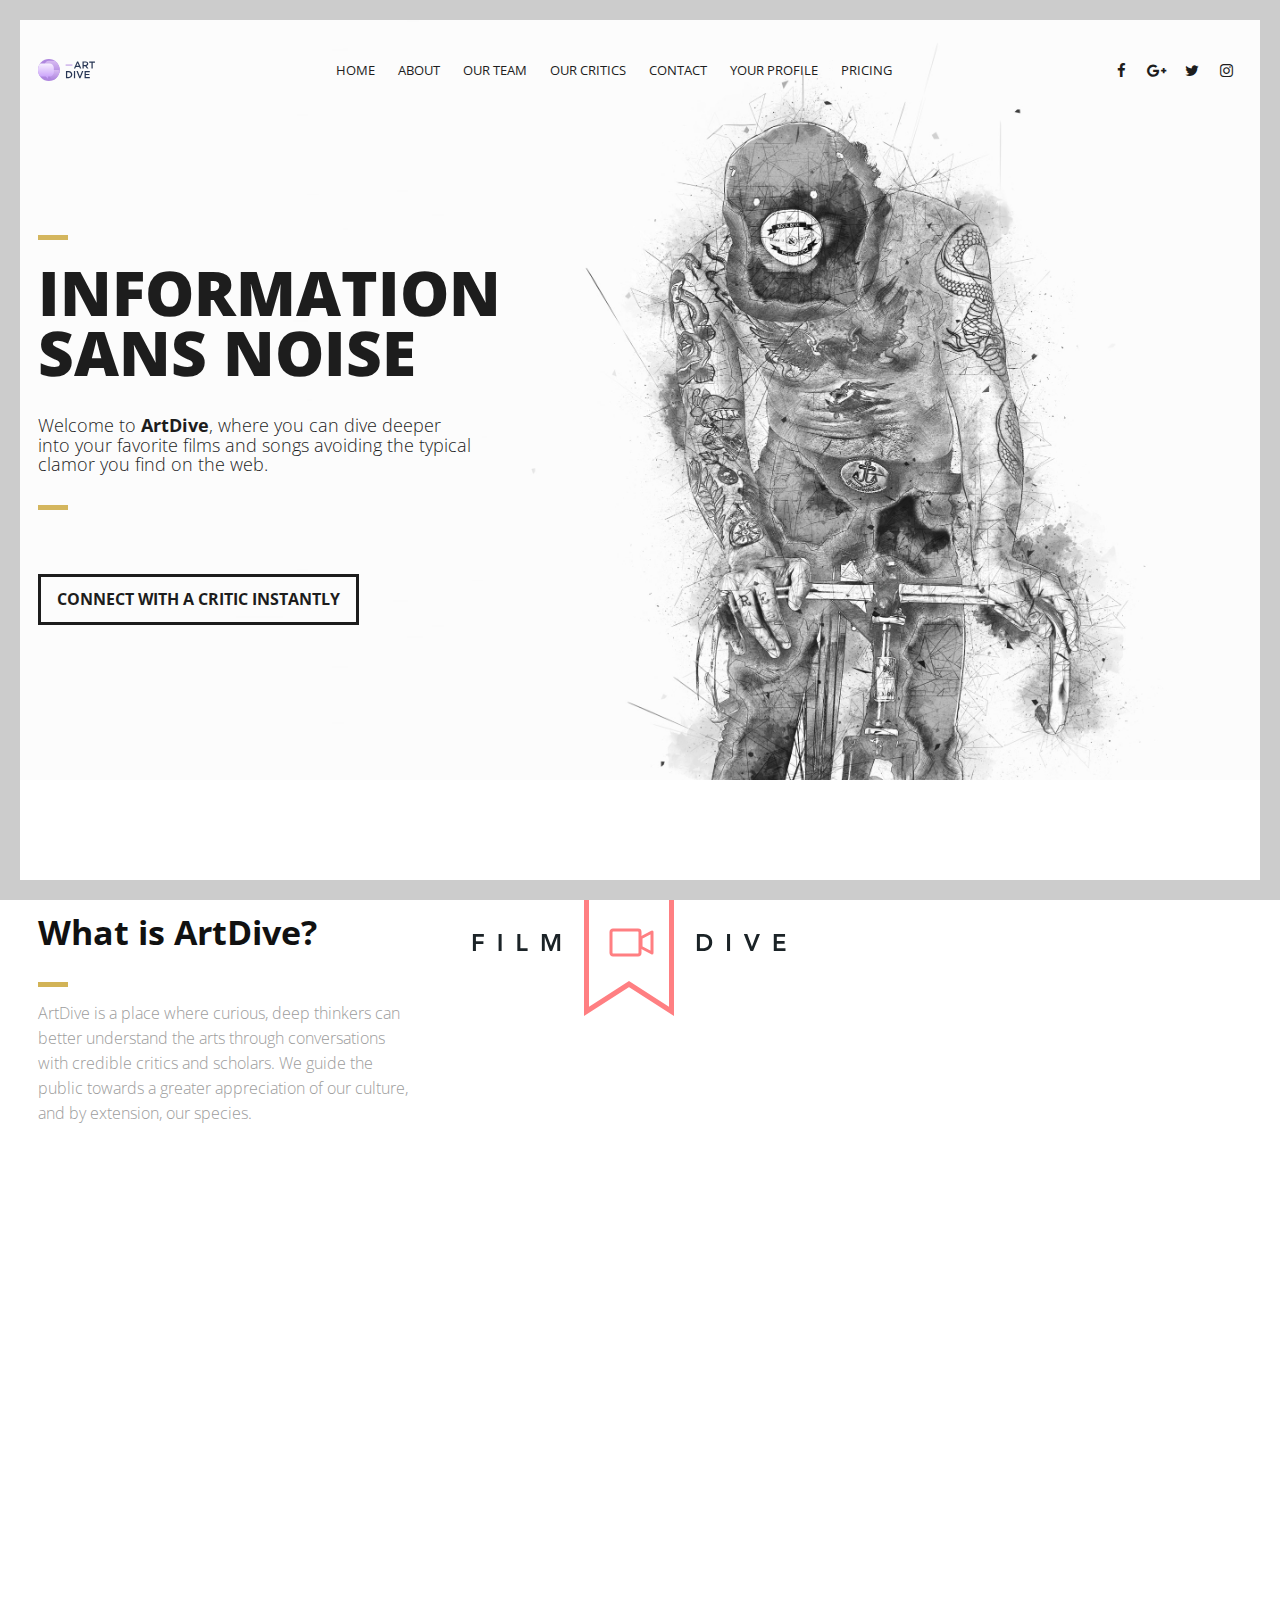
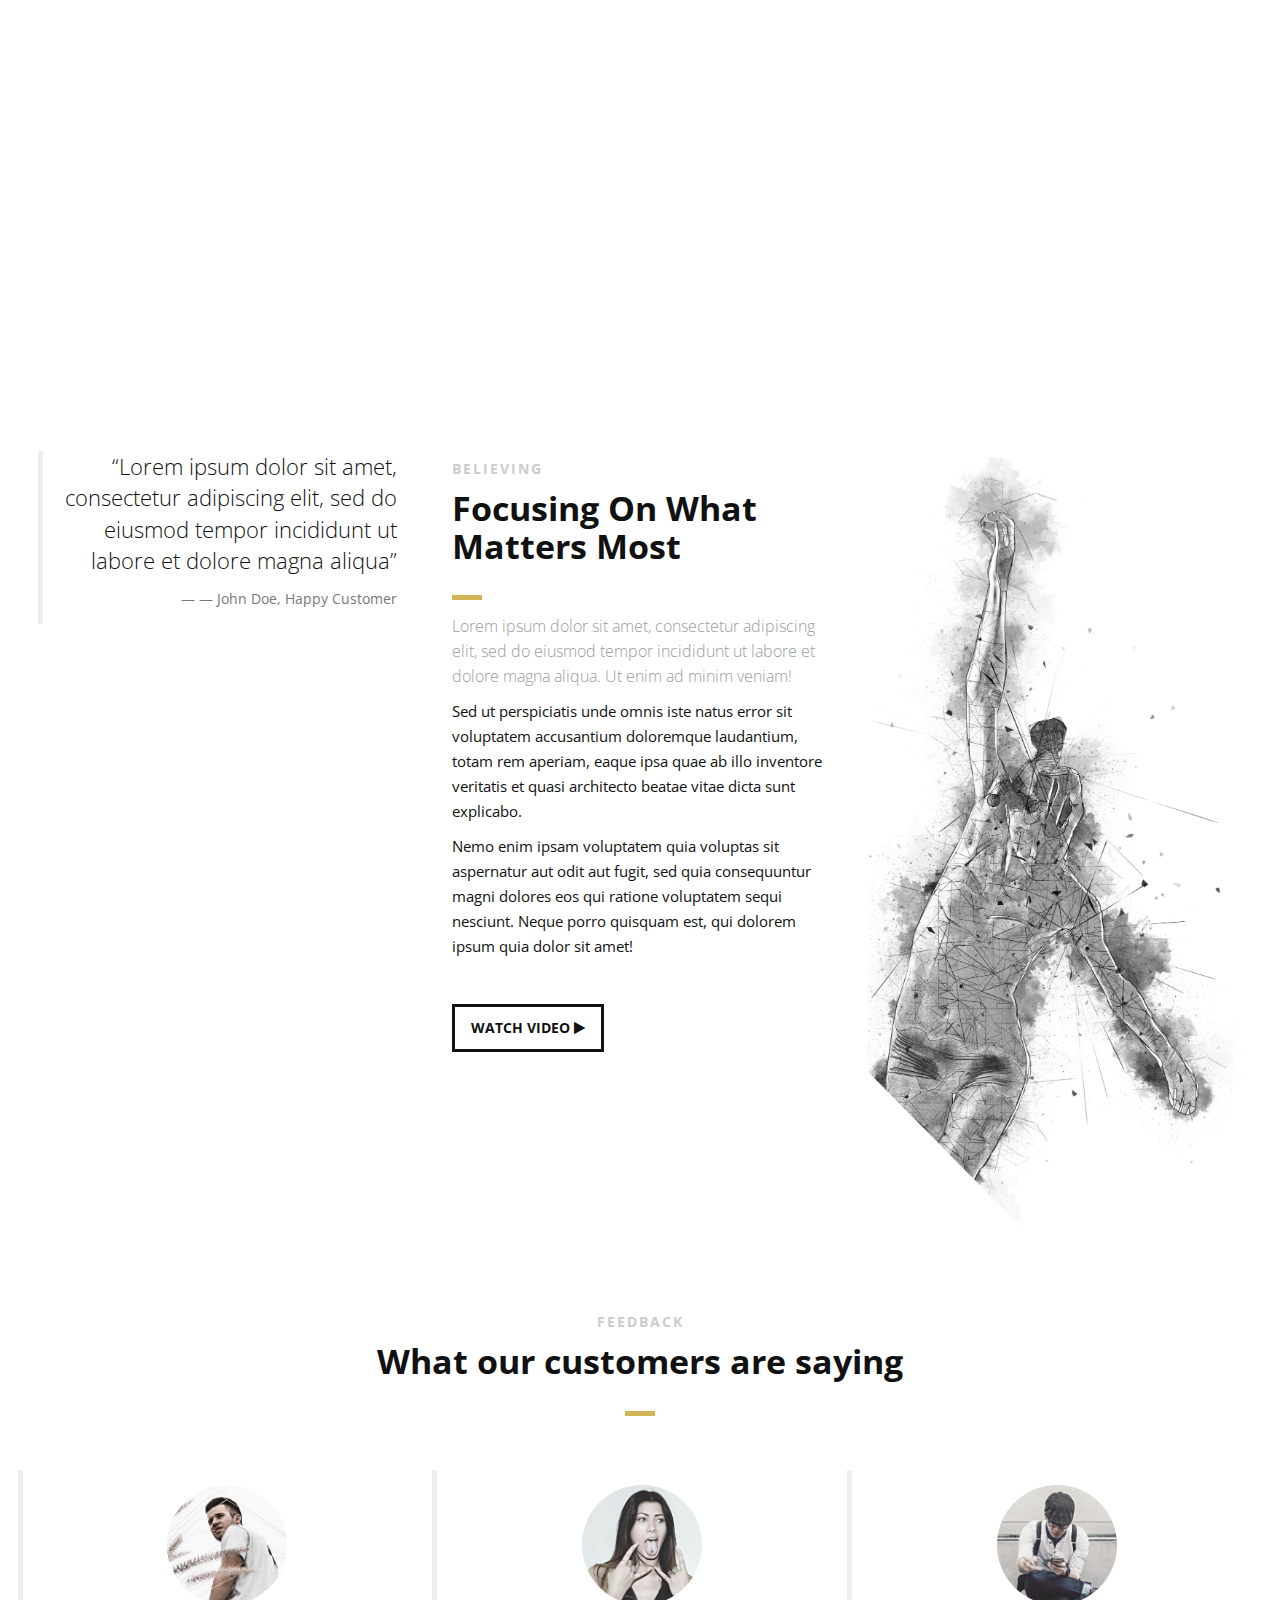
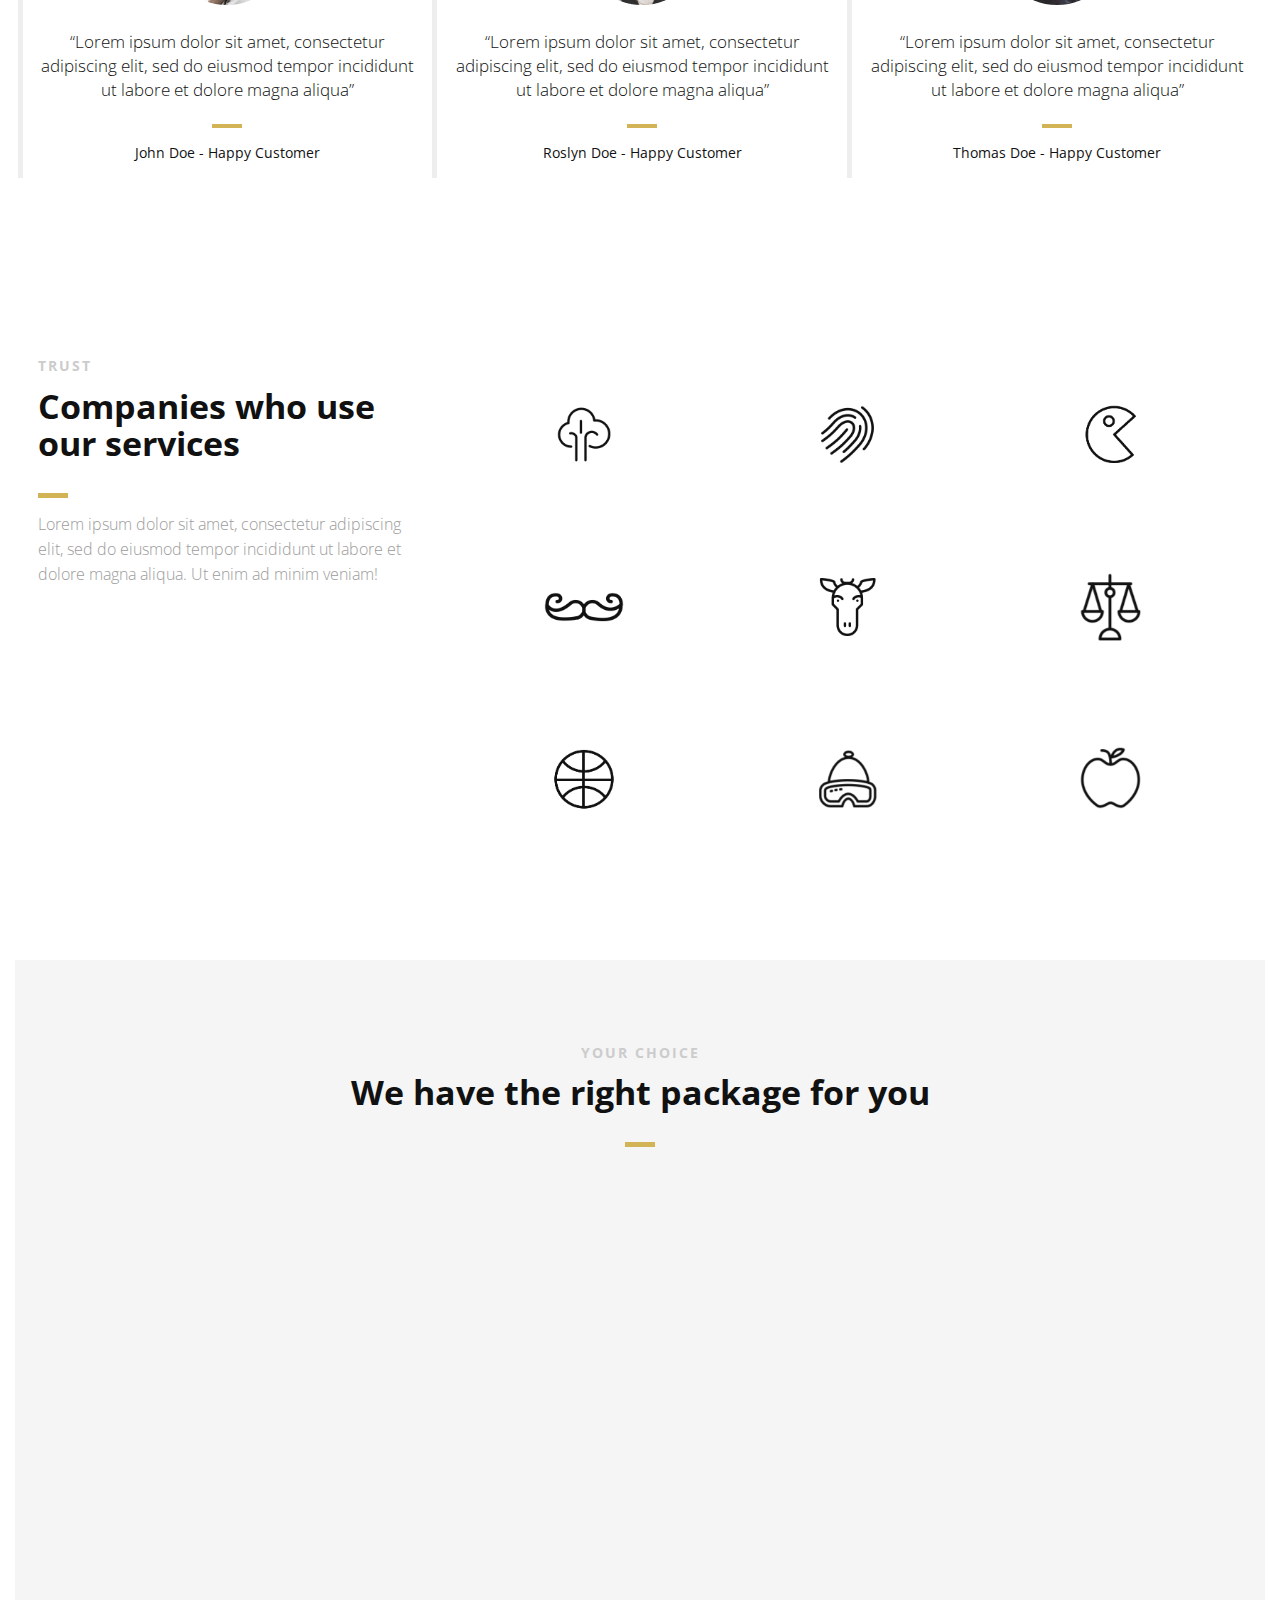
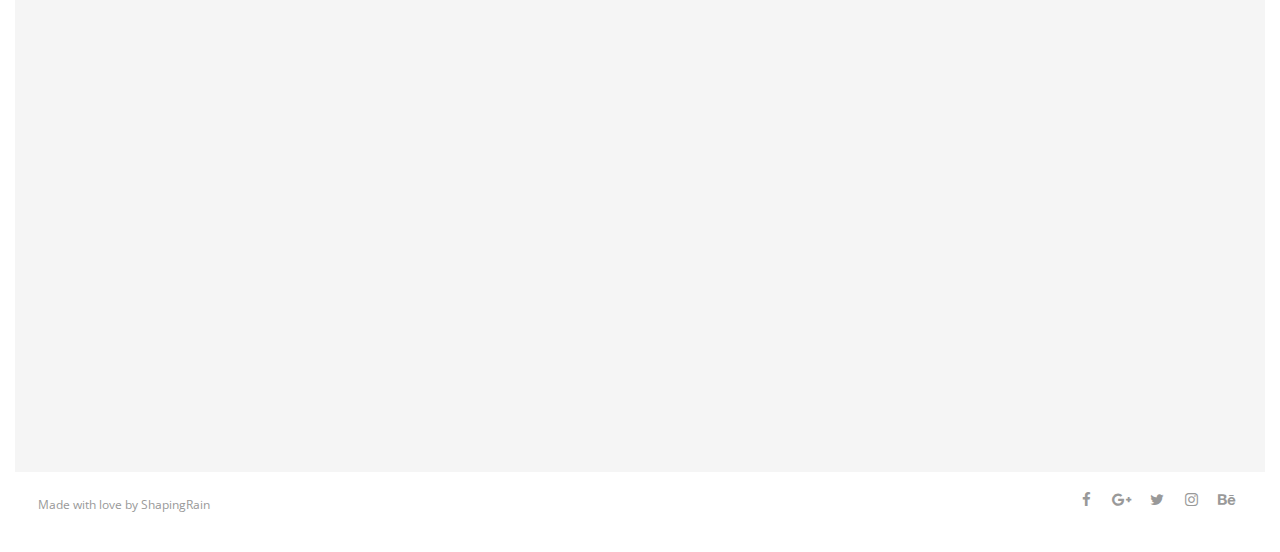
==== index.html @ 7594d669 "git commit -m "art dive based off one page"" ====
<!DOCTYPE html>
<html>
<head lang="en">
    <meta charset="utf-8">
    <meta http-equiv="X-UA-Compatible" content="IE=edge">
    <meta name="viewport" content="width=device-width, initial-scale=1">

     <!--Page Title-->
    <title>ArtDive Template</title>

    <!--Bootstrap-->
     <link rel="stylesheet" href="https://maxcdn.bootstrapcdn.com/bootstrap/3.3.7/css/bootstrap.min.css" integrity="sha384-BVYiiSIFeK1dGmJRAkycuHAHRg32OmUcww7on3RYdg4Va+PmSTsz/K68vbdEjh4u" crossorigin="anonymous"> 

    <!--Favicon-->
    <link rel="shortcut icon" href="images/favicon.ico" title="Favicon"/>

    <!-- Main CSS Files -->
    <link rel="stylesheet" href="css/style.css">

    <!-- Namari Color CSS -->
    <link rel="stylesheet" href="css/namari-color.css">

    <!--Icon Fonts - Font Awesome Icons-->
    <link rel="stylesheet" href="css/font-awesome.min.css">

    <!-- Animate CSS-->
    <link href="css/animate.css" rel="stylesheet" type="text/css">

    <!--Google Webfonts-->
    <link href='https://fonts.googleapis.com/css?family=Open+Sans:400,300,600,700,800' rel='stylesheet' type='text/css'>
</head>
<body>

<!-- Preloader -->
<div id="preloader">
    <div id="status" class="la-ball-triangle-path">
        <div></div>
        <div></div>
        <div></div>
    </div>
</div>
<!--End of Preloader-->

<!--Page border like an art frame-->
<div class="page-border" data-wow-duration="0.7s" data-wow-delay="0.2s">
    <div class="top-border wow fadeInDown animated" style="visibility: visible; animation-name: fadeInDown;"></div>
    <div class="right-border wow fadeInRight animated" style="visibility: visible; animation-name: fadeInRight;"></div>
    <div class="bottom-border wow fadeInUp animated" style="visibility: visible; animation-name: fadeInUp;"></div>
    <div class="left-border wow fadeInLeft animated" style="visibility: visible; animation-name: fadeInLeft;"></div>
</div>

<div id="wrapper">

    <header id="banner" class="scrollto clearfix" data-enllax-ratio=".5">
        <div id="header" class="nav-collapse">
            <div class="row clearfix">
                <div class="col-1">

                    <!--Logo-->
                    <div id="logo">

                        <!--Logo that is shown on the banner-->
                        <img src="images/3-1.svg" id="banner-logo"alt="Landing Page"/>
                        <!--End of Banner Logo-->

                        <!--The Logo that is shown on the sticky Navigation Bar-->
                       
                        <!--End of Navigation Logo-->

                    </div>
                    <!--End of Logo-->

                    <aside>

                        <!--Social Icons in Header-->
                        <ul class="social-icons">
                            <li>
                                <a target="_blank" title="Facebook" href="https://www.facebook.com/username">
                                    <i class="fa fa-facebook fa-1x"></i><span>Facebook</span>
                                </a>
                            </li>
                            <li>
                                <a target="_blank" title="Google+" href="http://google.com/+username">
                                    <i class="fa fa-google-plus fa-1x"></i><span>Google+</span>
                                </a>
                            </li>
                            <li>
                                <a target="_blank" title="Twitter" href="http://www.twitter.com/username">
                                    <i class="fa fa-twitter fa-1x"></i><span>Twitter</span>
                                </a>
                            </li>
                            <li>
                                <a target="_blank" title="Instagram" href="http://www.instagram.com/username">
                                    <i class="fa fa-instagram fa-1x"></i><span>Instagram</span>
                                </a>
                            </li>
                        </ul>
                        <!--End of Social Icons in Header-->

                    </aside>

                    <!--Main Navigation-->
                    <nav id="nav-main">
                        <ul>
                            <li>
                                <a href="#banner">Home</a>
                            </li>
                            <li>
                                <a href="#about">About</a>
                            </li>
                            <li>
                                <a href="#gallery">Our Team</a>
                            </li>
                            <li>
                                <a href="#services">Our Critics</a>
                            </li>
                            <li>
                                <a href="#testimonials">Contact</a>
                            </li>
                            <li>
                                <a href="#clients">Your Profile</a>
                            </li>
                            <li>
                                <a href="#pricing">Pricing</a>
                            </li>
                            <li> 
                        </ul>
                    </nav>
                    <!--End of Main Navigation-->

                    <div id="nav-trigger"><span></span></div>
                    <nav id="nav-mobile"></nav>

                </div>
            </div>
        </div><!--End of Header-->

        <!--Banner Content-->
        <div id="banner-content" class="row clearfix">

            <div class="col-38">

                <div class="section-heading">
                    <h1>INFORMATION SANS NOISE</h1>
                    <h2>Welcome to <b>ArtDive</b>, where you can dive deeper into your favorite films and songs avoiding the typical clamor you find on the web.</h2>
                </div>

                <!--Call to Action-->
                <a href="#" class="button">CONNECT WITH A CRITIC INSTANTLY</a>
                <!--End Call to Action-->

            </div>

        </div><!--End of Row-->
    </header>

    <!--Main Content Area-->
    <main id="content">

        <!--Introduction-->
        <section id="about" class="introduction scrollto">

            <div class="row clearfix">

                <div class="col-3">
                    <div class="section-heading">
                        <h3>ENGAGEMENT</h3>
                        <h2 class="section-title">What is ArtDive?</h2>
                        <p class="section-subtitle">ArtDive is a place where curious, deep thinkers can better understand the arts through conversations with credible critics and scholars. We guide the public towards a greater appreciation of our culture, and by extension, our species.</p>
                    </div>

                </div>

                <div class="col-3-2">

                    <!--Icon Block-->
                    <div class="col-1 icon-block icon-top wow fadeInUp" data-wow-delay="0.1s">
                        <!--Insert FilmDive icon-->
                        <div class="icon">
                           <img src="images/5-2.svg" id="FilmDive-logo" alt="About Page"/>
                        </div> 
                        <!--Icon Block Description-->
                        <div class="icon-block-description">
                        </div>
                    </div>
                    <!--End of Icon Block-->

                    <!--Icon Block-->
                    <div class="col-1 icon-block icon-top wow fadeInUp" data-wow-delay="0.3s">
                        <!--Insert SoundDive icon-->
                        <div class="icon">
                            <img src="images/5-3.svg" id="SoundDive-logo" alt="About Page"/>
                        </div>
                        <!--Icon Block Description-->
                        <div class="icon-block-description">
                        </div>
                    </div>
                    <!--End of Icon Block-->

                </div>

            </div>


        </section>
        <!--End of Introduction-->


        <!--Gallery-->
        <aside id="gallery" class="row text-center scrollto clearfix" data-featherlight-gallery
                 data-featherlight-filter="a">

                <a href="images/gallery-images/girl-interrupted.jpg" data-featherlight="image" class="col-3 wow fadeIn"
                   data-wow-delay="0.1s"><img src="images/gallery-images/gallery-image-1.jpg" alt="Landing Page"/></a>
                <a href="images/gallery-images/gallery-image-2.jpg" data-featherlight="image" class="col-3 wow fadeIn"
                   data-wow-delay="0.3s"><img src="images/gallery-images/gallery-image-2.jpg" alt="Landing Page"/></a>
                <a href="images/gallery-images/gallery-image-3.jpg" data-featherlight="image" class="col-3 wow fadeIn"
                   data-wow-delay="0.5s"><img src="images/gallery-images/gallery-image-3.jpg" alt="Landing Page"/></a>
                <a href="images/gallery-images/gallery-image-4.jpg" data-featherlight="image" class="col-3 wow fadeIn"
                   data-wow-delay="1.1s"><img src="images/gallery-images/gallery-image-4.jpg" alt="Landing Page"/></a>
                <a href="images/gallery-images/gallery-image-5.jpg" data-featherlight="image" class="col-3 wow fadeIn"
                   data-wow-delay="0.9s"><img src="images/gallery-images/gallery-image-5.jpg" alt="Landing Page"/></a>
                <a href="images/gallery-images/gallery-image-6.jpg" data-featherlight="image" class="col-3 wow fadeIn"
                   data-wow-delay="0.7s"><img src="images/gallery-images/gallery-image-6.jpg" alt="Landing Page"/></a>

        </aside>
        <!--End of Gallery-->


        <!--Content Section-->
        <div id="services" class="scrollto clearfix">

            <div class="row no-padding-bottom clearfix">


                <!--Content Left Side-->
                <div class="col-3">
                    <!--User Testimonial-->
                    <blockquote class="testimonial text-right bigtest">
                        <q>Lorem ipsum dolor sit amet, consectetur adipiscing elit, sed do eiusmod tempor incididunt ut
                            labore
                            et dolore magna aliqua</q>
                        <footer>— John Doe, Happy Customer</footer>
                    </blockquote>
                    <!-- End of Testimonial-->

                </div>
                <!--End Content Left Side-->

                <!--Content of the Right Side-->
                <div class="col-3">
                    <div class="section-heading">
                        <h3>BELIEVING</h3>
                        <h2 class="section-title">Focusing On What Matters Most</h2>
                        <p class="section-subtitle">Lorem ipsum dolor sit amet, consectetur adipiscing elit, sed do
                            eiusmod tempor incididunt ut labore et dolore magna aliqua. Ut enim ad minim veniam!</p>
                    </div>
                    <p>Sed ut perspiciatis unde omnis iste natus error sit voluptatem accusantium doloremque laudantium,
                        totam rem aperiam, eaque ipsa quae ab illo inventore veritatis et quasi architecto beatae vitae
                        dicta sunt explicabo.
                    </p>
                    <p>
                        Nemo enim ipsam voluptatem quia voluptas sit aspernatur aut odit aut fugit, sed quia
                        consequuntur magni dolores eos qui ratione voluptatem sequi nesciunt.
                        Neque porro quisquam est, qui dolorem ipsum quia dolor sit amet!
                    </p>
                    <!-- Just replace the Video ID "UYJ5IjBRlW8" with the ID of your video on YouTube (Found within the URL) -->
                    <a href="#" data-videoid="UYJ5IjBRlW8" data-videosite="youtube" class="button video link-lightbox">
                        WATCH VIDEO <i class="fa fa-play" aria-hidden="true"></i>
                    </a>
                </div>
                <!--End Content Right Side-->

                <div class="col-3">
                    <img src="images/dancer.jpg" alt="Dancer"/>
                </div>

            </div>


        </div>
        <!--End of Content Section-->

        <!--Testimonials-->
        <aside id="testimonials" class="scrollto text-center" data-enllax-ratio=".2">

            <div class="row clearfix">

                <div class="section-heading">
                    <h3>FEEDBACK</h3>
                    <h2 class="section-title">What our customers are saying</h2>
                </div>

                <!--User Testimonial-->
                <blockquote class="col-3 testimonial classic">
                    <img src="images/user-images/user-1.jpg" alt="User"/>
                    <q>Lorem ipsum dolor sit amet, consectetur adipiscing elit, sed do eiusmod tempor incididunt ut
                        labore
                        et dolore magna aliqua</q>
                    <footer>John Doe - Happy Customer</footer>
                </blockquote>
                <!-- End of Testimonial-->

                <!--User Testimonial-->
                <blockquote class="col-3 testimonial classic">
                    <img src="images/user-images/user-2.jpg" alt="User"/>
                    <q>Lorem ipsum dolor sit amet, consectetur adipiscing elit, sed do eiusmod tempor incididunt ut
                        labore
                        et dolore magna aliqua</q>
                    <footer>Roslyn Doe - Happy Customer</footer>
                </blockquote>
                <!-- End of Testimonial-->

                <!--User Testimonial-->
                <blockquote class="col-3 testimonial classic">
                    <img src="images/user-images/user-3.jpg" alt="User"/>
                    <q>Lorem ipsum dolor sit amet, consectetur adipiscing elit, sed do eiusmod tempor incididunt ut
                        labore
                        et dolore magna aliqua</q>
                    <footer>Thomas Doe - Happy Customer</footer>
                </blockquote>
                <!-- End of Testimonial-->

            </div>

        </aside>
        <!--End of Testimonials-->

        <!--Clients-->
        <section id="clients" class="scrollto clearfix">
            <div class="row clearfix">

                <div class="col-3">

                    <div class="section-heading">
                        <h3>TRUST</h3>
                        <h2 class="section-title">Companies who use our services</h2>
                        <p class="section-subtitle">Lorem ipsum dolor sit amet, consectetur adipiscing elit, sed do
                            eiusmod
                            tempor incididunt ut labore et dolore magna aliqua. Ut enim ad minim veniam!</p>
                    </div>

                </div>

                <div class="col-2-3">

                    <a href="#" class="col-3">
                        <img src="images/company-images/company-logo1.png" alt="Company"/>
                        <div class="client-overlay"><span>Tree</span></div>
                    </a>
                    <a href="#" class="col-3">
                        <img src="images/company-images/company-logo2.png" alt="Company"/>
                        <div class="client-overlay"><span>Fingerprint</span></div>
                    </a>
                    <a href="#" class="col-3">
                        <img src="images/company-images/company-logo3.png" alt="Company"/>
                        <div class="client-overlay"><span>The Man</span></div>
                    </a>
                    <a href="#" class="col-3">
                        <img src="images/company-images/company-logo4.png" alt="Company"/>
                        <div class="client-overlay"><span>Mustache</span></div>
                    </a>
                    <a href="#" class="col-3">
                        <img src="images/company-images/company-logo5.png" alt="Company"/>
                        <div class="client-overlay"><span>Goat</span></div>
                    </a>
                    <a href="#" class="col-3">
                        <img src="images/company-images/company-logo6.png" alt="Company"/>
                        <div class="client-overlay"><span>Justice</span></div>
                    </a>
                    <a href="#" class="col-3">
                        <img src="images/company-images/company-logo7.png" alt="Company"/>
                        <div class="client-overlay"><span>Ball</span></div>
                    </a>
                    <a href="#" class="col-3">
                        <img src="images/company-images/company-logo8.png" alt="Company"/>
                        <div class="client-overlay"><span>Cold</span></div>
                    </a>

                    <a href="#" class="col-3">
                        <img src="images/company-images/company-logo9.png" alt="Company"/>
                        <div class="client-overlay"><span>Cold</span></div>
                    </a>

                </div>

            </div>
        </section>
        <!--End of Clients-->

        <!--Pricing Tables-->
        <section id="pricing" class="secondary-color text-center scrollto clearfix ">
            <div class="row clearfix">

                <div class="section-heading">
                    <h3>YOUR CHOICE</h3>
                    <h2 class="section-title">We have the right package for you</h2>
                </div>

                <!--Pricing Block-->
                <div class="pricing-block col-3 wow fadeInUp" data-wow-delay="0.4s">
                    <div class="pricing-block-content">
                        <h3>Personal</h3>
                        <p class="pricing-sub">The standard version</p>
                        <div class="pricing">
                            <div class="price"><span>$</span>19</div>
                            <p>Lorem ipsum dolor sit amet, consectetur adipiscing elit</p>
                        </div>
                        <ul>
                            <li>5 Downloads</li>
                            <li>2 Extensions</li>
                            <li>Tutorials</li>
                            <li>Forum Support</li>
                            <li>1 year free updates</li>
                        </ul>
                        <a href="#" class="button">BUY TODAY</a>
                    </div>
                </div>
                <!--End Pricing Block-->

                <!--Pricing Block-->
                <div class="pricing-block featured col-3 wow fadeInUp" data-wow-delay="0.6s">
                    <div class="pricing-block-content">
                        <h3>Student</h3>
                        <p class="pricing-sub">Most popular choice</p>
                        <div class="pricing">
                            <div class="price"><span>$</span>29</div>
                            <p>Lorem ipsum dolor sit amet, consectetur adipiscing elit</p>
                        </div>
                        <ul>
                            <li>15 Downloads</li>
                            <li>5 Extensions</li>
                            <li>Tutorials with Files</li>
                            <li>Forum Support</li>
                            <li>2 years free updates</li>
                        </ul>
                        <a href="#" class="button">BUY TODAY</a>
                    </div>
                </div>
                <!--End Pricing Block-->

                <!--Pricing Block-->
                <div class="pricing-block col-3 wow fadeInUp" data-wow-delay="0.8s">
                    <div class="pricing-block-content">
                        <h3>Business</h3>
                        <p class="pricing-sub">For the whole team</p>
                        <div class="pricing">
                            <div class="price"><span>$</span>49</div>
                            <p>Lorem ipsum dolor sit amet, consectetur adipiscing elit</p>
                        </div>
                        <ul>
                            <li>Unlimited Downloads</li>
                            <li>Unlimited Extensions</li>
                            <li>HD Video Tutorials</li>
                            <li>Chat Support</li>
                            <li>Lifetime free updates</li>
                        </ul>
                        <a href="#" class="button">BUY TODAY</a>
                    </div>
                </div>
                <!--End Pricing Block-->

            </div>
        </section>
        <!--End of Pricing Tables-->

    </main>
    <!--End Main Content Area-->


    <!--Footer-->
    <footer id="landing-footer" class="clearfix">
        <div class="row clearfix">

            <p id="copyright" class="col-2">Made with love by <a href="https://www.shapingrain.com">ShapingRain</a></p>

            <!--Social Icons in Footer-->
            <ul class="col-2 social-icons">
                <li>
                    <a target="_blank" title="Facebook" href="https://www.facebook.com/username">
                        <i class="fa fa-facebook fa-1x"></i><span>Facebook</span>
                    </a>
                </li>
                <li>
                    <a target="_blank" title="Google+" href="http://google.com/+username">
                        <i class="fa fa-google-plus fa-1x"></i><span>Google+</span>
                    </a>
                </li>
                <li>
                    <a target="_blank" title="Twitter" href="http://www.twitter.com/username">
                        <i class="fa fa-twitter fa-1x"></i><span>Twitter</span>
                    </a>
                </li>
                <li>
                    <a target="_blank" title="Instagram" href="http://www.instagram.com/username">
                        <i class="fa fa-instagram fa-1x"></i><span>Instagram</span>
                    </a>
                </li>
                <li>
                    <a target="_blank" title="behance" href="http://www.behance.net">
                        <i class="fa fa-behance fa-1x"></i><span>Behance</span>
                    </a>
                </li>
            </ul>
            <!--End of Social Icons in Footer-->
        </div>
    </footer>
    <!--End of Footer-->

</div>

<!-- Include JavaScript resources -->
<script src="js/jquery.1.8.3.min.js"></script>
<script src="js/wow.min.js"></script>
<script src="js/featherlight.min.js"></script>
<script src="js/featherlight.gallery.min.js"></script>
<script src="js/jquery.enllax.min.js"></script>
<script src="js/jquery.scrollUp.min.js"></script>
<script src="js/jquery.easing.min.js"></script>
<script src="js/jquery.stickyNavbar.min.js"></script>
<script src="js/jquery.waypoints.min.js"></script>
<script src="js/images-loaded.min.js"></script>
<script src="js/lightbox.min.js"></script>
<script src="js/site.js"></script>


</body>
</html>
---- css/style.css ----
/* Namari Landing Page v.1.1.0 Style Index - a free landing page by shapingrain.com

1. Default and Reset styles
- 1.1 Input Elements
2. Global elements
- 2.1 Header
- 2.2 Logo
- 2.3 Buttons
- 2.4 Navigation
- 2.5 Social Elements
- 2.6 Images
3. Fonts and Headings
4. Banner
- 4.1 SignUp Form
5. Content Elements
- 5.1 Icons
- 5.2 Parallax Elements
- 5.3 Divider
6. Landing Page Sections
- 6.1 Features
- 6.2 Testimonials
- 6.3 Gallery
- 6.4 Video
- 6.5 Clients
- 6.6 Pricing Table
7. Footer


/*------------------------------------------------------------------------------------------*/
/* 1. Defaults & Reset of specific styles across browsers */
/*------------------------------------------------------------------------------------------*/

*, *:before, *:after {
    -webkit-box-sizing: border-box;
    -moz-box-sizing: border-box;
    box-sizing: border-box;
}

body, div, dl, dt, dd, ul, ol, li, h1, h2, h3, h4, h5, h6, pre, form, blockquote, th, td {
    margin: 0;
    padding: 0;
    direction: ltr;
}

body {
    margin: 0;
    padding: 0;
    -webkit-font-smoothing: antialiased;
    overflow-x: hidden;
}

p {
    line-height: 25px;
}

.row img {
    height: auto;
    max-width: 100%;
}

a {
    text-decoration: none;
    line-height: inherit;
    -webkit-transition: opacity 0.3s ease-out;
    -moz-transition: opacity 0.3s ease-out;
    -o-transition: opacity 0.3s ease-out;
    transition: opacity 0.3s ease-out;
}

iframe {
    border: 0 !important;
}

.parallax-window {
    min-height: 400px;
    background: transparent;
}

figure {
    margin: 0;
}

/* Page Border */

.page-border {
    position: fixed;
    z-index: 999999;
    pointer-events: none;
}

.page-border .bottom-border, .page-border .left-border, .page-border .right-border, .page-border .top-border {
    background: #f3f3ef;
    position: fixed;
    z-index: 9999;
}

.page-border > .top-border, .page-border > .right-border, .page-border > .bottom-border, .page-border > .left-border {
    padding: 11px;
    background: #ccc;
}

.page-border .bottom-border, .page-border .top-border {
    width: 100%;
    padding: 10px;
    left: 0;
}

.page-border .left-border, .page-border .right-border {
    padding: 10px;
    height: 100%;
    top: 0;
}

.page-border .top-border {
    top: 0;
}

.page-border .right-border {
    right: 0;
}

.page-border .bottom-border {
    bottom: 0;
}

.page-border .left-border {
    left: 0;
}

#wrapper {
    margin:0 15px;
    padding: 15px 0;
    position: relative;
}


/* --------- 1.1 Input Elements ---------- */

input, textarea {
    border: 1px solid #e1e1e1;
    padding: 10px;
    -webkit-transition: all .3s linear;
    -moz-transition: all .3s linear;
    transition: all .3s linear;
    border-radius: 3px;
}

input {
    height: 40px;
    margin: 3px 0;
    outline: none;
    line-height: normal;
    font-size: 14px;
}

input[type="submit"] {
    cursor: pointer;
    border-style: solid;
    border-width: 2px;
    padding-top: 0;
    padding-bottom: 0;
}

select {
    border: 1px solid #e1e1e1;
    height: 40px;
    padding: 5px;
}

input:focus, textarea:focus {
    box-shadow: inset 0 1px 3px rgba(0, 0, 0, 0.1);
}

*:focus {
    outline: none;
}

/*------------------------------------------------------------------------------------------*/
/* 2. Layout Elements */
/*------------------------------------------------------------------------------------------*/

section {
    clear: both;
    overflow: hidden;
}

/* Rows and Columns */

.row {
    max-width: 1245px;
    margin: 0 auto;
    padding: 75px 0;
    position: relative;
}

.no-padding-bottom .row, .no-padding-bottom div, .no-padding-bottom.row {
    padding-bottom: 0;
}

.no-padding-top.row, .no-padding-top div {
    padding-top: 0;
}

.big-padding-top {
    padding-top: 75px !important;
}

.big-padding-bottom {
    padding-bottom: 85px !important;
}

/* Targets all elements */

[class*='col-'] {
    float: left;
    padding: 20px;
}

#clients .col-2-3 [class*='col-'] {
    padding: 0;
}

/* Clearfix */

.clearfix:after {
    content: "";
    display: table;
    clear: both;
}

/* Main Widths */

.col-1 {
    width: 100%;
}

.col-2 {
    width: 50%;
}

.col-3 {
    width: 33.33%;
}

.col-4 {
    width: 25%;
}

.col-5 {
    width: 20%;
}

.col-6 {
    width: 16.6666666667%;
}

.col-7 {
    width: 14.2857142857%;
}

.col-8 {
    width: 12.5%;
}

.col-9 {
    width: 11.1111111111%;
}

.col-10 {
    width: 10%;
}

.col-11 {
    width: 9.09090909091%;
}

.col-12 {
    width: 8.33%;
}

.col-2-3 {
    width: 66.66%;
}

.col-3-4 {
    width: 75%;
}

.col-9-10 {
    width: 90%;
}

/* Golden Ratio */
.col-61 {
    width: 61.8%;
}

.col-38 {
    width: 38.2%;
}

/* --------- 2.1 Header --------- */

#header {
    height: 71px !important;
    overflow: visible;
    z-index: 9999;
    width: 100%;
    position: absolute !important;
}

#header .row {
    padding: 0;
}

#header aside {
    text-align: right;
}

#header ul {
    text-align: center;
}

#header li {
    display: inline-block;
    list-style: none;
    margin: 0;
}

/* --------- 2.2 Logo ---------- */

#logo {
    float: left;
    height: 71px;
    line-height: 66px;
    margin-right: 15px;
}

#logo h1, #logo h2 {
    display: inline-block;
}

#banner #logo h1 {
    font-size: 28px;
    margin-right: 10px;
    font-weight: 900;
    padding: 0;
}

#logo h2 {
    font-size: 18px;
    padding: 0;
}

#logo img {
    max-height: 22px;
    vertical-align: middle;
    margin-right: 15px;
}

#navigation-logo {
    display: none;
}

.nav-solid #logo #banner-logo {
    display: none;
}

.nav-solid #logo #navigation-logo {
    display: inline-block;
}

/* --------- 2.3 Buttons ---------- */

.call-to-action {
    padding: 35px 0 35px 0;
}

/*Style*/

.button {
    font-size: 16px;
    margin: 35px 0;
    padding: 11px 16px;
    -webkit-transition: all .3s linear;
    -moz-transition: all .3s linear;
    transition: all .3s linear;
    display: inline-block;
    border-width: 3px;
    border-style: solid;
}

/* Play Button */

#video-section {
    position:relative;
}

.play-video {
    height:110px;
    position:absolute;
    top:50%;
    margin-top:-110px;
    width:100%;
}

.play-icon {
    display: inline-block;
    font-size: 0px;
    cursor: pointer;
    margin: 45px auto;
    width: 110px;
    height: 110px;
    border-radius: 50%;
    text-align: center;
    position: relative;
    z-index: 1;
}

.play-icon:after {
    pointer-events: none;
    position: absolute;
    width: 100%;
    height: 100%;
    border-radius: 50%;
    content: '';
    -webkit-box-sizing: content-box;
    -moz-box-sizing: content-box;
    box-sizing: content-box;
}

.play-icon:before {
    font-family: 'fontawesome';
    content: '\f144';
    speak: none;
    font-size: 74px;
    line-height: 110px;
    font-style: normal;
    font-weight: normal;
    font-variant: normal;
    text-transform: none;
    display: block;
    -webkit-font-smoothing: antialiased;
    color:#fff;
}

.play-video .play-icon {
    background: rgba(255, 255, 255, 0.5);
    -webkit-transition: -webkit-transform ease-out 0.3s, background 0.4s;
    -moz-transition: -moz-transform ease-out 0.3s, background 0.4s;
    transition: transform ease-out 0.3s, background 0.4s;
}

.play-video .play-icon:after {
    top: 0;
    left: 0;
    padding: 0;
    z-index: -1;
    box-shadow: 0 0 0 2px rgba(255, 255, 255, 0.1);
    opacity: 0;
    -webkit-transform: scale(0.9);
    -moz-transform: scale(0.9);
    -ms-transform: scale(0.9);
    transform: scale(0.9);
}

.play-video .play-icon:hover {
    background: rgba(255, 255, 255, 0.05);
    -webkit-transform: scale(0.93);
    -moz-transform: scale(0.93);
    -ms-transform: scale(0.93);
    transform: scale(0.93);
    color: #fff;
}


/* --------- 2.4 Navigation ---------- */

#header {
    font-size: 13px;
}

#header aside {
    float: right;
}

#header nav ul {
    text-transform: uppercase;

}

#header nav a {
    height: 71px;
    line-height: 71px;
    display: block;
    padding: 0 10px;
}

#header nav a:hover {
    opacity: 0.6;
}

/*Navigation Solid*/

#header.nav-solid [class*='col-'] {
    padding: 0 20px;
}

#header.nav-solid {
    background: #fff;
    box-shadow: 2px 0px 3px rgba(0, 0, 0, 0.2);
    position: fixed !important;
    left:0;
}

#header.nav-solid nav a {
    border-bottom: 3px solid;
    border-color: #fff;
    -webkit-transition: all 0.3s ease-out;
    -moz-transition: all 0.3s ease-out;
    -o-transition: all 0.3s ease-out;
    transition: all 0.3s ease-out;
}

#header.nav-solid nav a:hover {
    opacity: 1;
}

/* Social Elements when Solid*/

#header.nav-solid .social-icons a {
    -webkit-transition: all 0.3s ease-out;
    -moz-transition: all 0.3s ease-out;
    -o-transition: all 0.3s ease-out;
    transition: all 0.3s ease-out;
    opacity: 0.5;
}

#header.nav-solid .social-icons a:hover {
    opacity: 1;
    color: #e4473c;
}

/* Responsive Nav Styling */

#nav-trigger {
    display: none;
    text-align: right;
}

#nav-trigger span {
    display: inline-block;
    width: 38px;
    height: 71px;
    color: #111;
    cursor: pointer;
    text-transform: uppercase;
    font-size: 22px;
    text-align: center;
    border-top-right-radius: 5px;
    border-top-left-radius: 5px;
    -webkit-transition: all 0.3s ease-out;
    -moz-transition: all 0.3s ease-out;
    -o-transition: all 0.3s ease-out;
    transition: all 0.3s ease-out;
}

#nav-trigger span:after {
    font-family: "fontAwesome";
    display: inline-block;
    width: 38px;
    height: 71px;
    line-height: 75px;
    text-align: center;
    content: "\f0c9";
    border-top-right-radius: 5px;
    border-top-left-radius: 5px;
}

#nav-trigger span.open:after {
    content: "\f00d";
}

#nav-trigger span:hover, .nav-solid #nav-trigger span.open:hover, .nav-solid #nav-trigger span:hover {
    opacity: 0.6;
}

#nav-trigger span.open, #nav-trigger span.open:hover {
    color: #111;
}

.nav-solid #nav-trigger span.open:hover {
    color: #999;
}

.nav-solid #nav-trigger span {
    color: #999;
    opacity: 1;
}

nav#nav-mobile {
    position: relative;
    display: none;
}

nav#nav-mobile ul {
    display: none;
    list-style-type: none;
    position: absolute;
    left: 0;
    right: 0;
    margin-left: -20px;
    margin-right: -20px;
    padding-top: 10px;
    padding-bottom: 10px;
    text-align: center;
    background-color: #fff;
    box-shadow: 0 5px 3px rgba(0, 0, 0, 0.2);
}

nav#nav-mobile ul:after {
    display: none;
}

nav#nav-mobile li {
    margin: 0 20px;
    float: none;
    text-align: left;
    border-bottom: 1px solid #e1e1e1;
}

nav#nav-mobile li:last-child {
    border-bottom: none;
}

.nav-solid nav#nav-mobile li {
    border-top: 1px solid #e1e1e1;
    border-bottom: none;
}

nav#nav-mobile a {
    display: block;
    padding: 12px 0;
    color: #333;
    width: 100%;
    height: auto;
    line-height: normal;
    display: block;
    border-bottom: none !important;
    -webkit-transition: all 0.3s ease-out;
    -moz-transition: all 0.3s ease-out;
    -o-transition: all 0.3s ease-out;
    transition: all 0.3s ease-out;
}

nav#nav-mobile a:hover {
    background: #fafafa;
    opacity: 1;
}

/* --------- 2.5 Social Elements ---------- */

#header .col-4 {
    text-align: right;
}

.social-icons {
    display: inline-block;
    list-style: none;
}

.social-icons a {
    display: inline-block;
    width: 32px;
    text-align: center;
}

.social-icons a:hover {
    opacity: 0.7;
}

.social-icons span {
    display: none;
}

#header .social-icons {
    margin-top: 27px;
}

/* --------- 2.6 Images ---------- */

/*Alignment*/

img {
    vertical-align: top;
}

.image-center {
    display: block;
    margin: 0 auto;
}

a img {
    border: none;
    -webkit-transition: all 0.3s ease-out;
    -moz-transition: all 0.3s ease-out;
    -o-transition: all 0.3s ease-out;
    transition: all 0.3s ease-out;
    -webkit-backface-visibility: hidden;
}

a img:hover {
    opacity: 0.7;
}

/*------------------------------------------------------------------------------------------*/
/* 3. Fonts */
/*------------------------------------------------------------------------------------------*/

h1 {
    padding: 20px 0;
}

h2 {
    padding: 14px 0;
}

h3 {
    padding: 10px 0;
}

h4 {
    padding: 7px 0;
}

h5 {
    padding: 7px 0;
}

h6 {
    padding: 7px 0;
}

/* Text Alignment */

.text-left {
    text-align: left;
}

.text-center {
    text-align: center;
}

.text-right {
    text-align: right;
}

/* Section Headings */

.section-heading {
    padding: 0 0 15px 0;
}

.section-subtitle {
    font-size: 18px;
    padding-top: 0;
}

.section-heading h3 {
    font-size: 14px;
    font-weight: bold;
    color: #ccc;
    letter-spacing: 2px;
    padding-bottom: 0;
}

/*------------------------------------------------------------------------------------------*/
/* 4. Banner */
/*------------------------------------------------------------------------------------------*/

#banner {
    background-size: cover;
}

#banner-content.row {
    padding-top: 170px;
    padding-bottom: 100px;
}

#banner h1 {
    padding-top: 5%;
}

#banner .section-heading:before {
    content: "";
    display: block;
    width: 30px;
    height: 5px;
    margin-top: 30px;
}



/*------------------------------------------------------------------------------------------*/
/* 5. Content Elements */
/*------------------------------------------------------------------------------------------*/

/* --------- 5.1 Icons ---------- */

/*Font Icon sizes*/

.fa-1x {
    font-size: 15px !important;
}

/*Icon Block*/

.icon-block {
    position: relative;
}

.icon-block h4 {
    font-weight: bold;
    padding-top: 0;
}

.icon-block .icon {
    position: absolute;
}

.icon-block p {
    margin-top: 0;
}

/* Icon Left*/

.icon-left .icon {
    left: 15;
}

.icon-left .icon-block-description {
    padding-left: 53px;
}

/* Icon Right */

.icon-right .icon {
    right: 15;
}

.icon-right .icon-block-description {
    padding-right: 53px;
}

/* Icon Above */

.icon-top {
    display: block;
}

.icon-top .icon {
    position: relative;
    display: block;
}

.icon-top .icon-block-description {
    padding-top: 25px;
}

/* --------- 5.2 Parallax Elements ---------- */

.banner-parallax-1, .banner-parallax-2, .banner-parallax-3 {
    min-height: 350px;
}

/* --------- 5.3 Divider ---------- */

.divider {
    position: relative;
    width: 40%;
    height: 20px;
    line-height: 20px;
    margin: 10px auto 5px auto;
    clear: both;
    text-align: center;
}

.divider-inner {
    position: absolute;
    height: 1px;
    width: 100%;
    top: 50%;
    margin-top: -1px;
    border-top: 1px solid;
    border-color: #e1e1e1;
}

.divider i {
    background: #fff;
    position: relative;
    top: -11px;
    padding: 0 5px 0 5px;
    color: #e1e1e1;
}

/*------------------------------------------------------------------------------------------*/
/* 6. Landing Page Sections */
/*------------------------------------------------------------------------------------------*/

/* --------- 6.1 Introduction ---------- */

.introduction img.featured {
    padding: 55px 0 0 0;
}

/* --------- 6.2 Features ---------- */

.features.row {
    padding-left: 5%;
    padding-right: 5%;
}

.features div:nth-child(4) {
    clear: both;
}

/* --------- 6.3 Testimonials ---------- */

.testimonial {
    padding: 15px;
}

blockquote {
    position: relative;
}

.testimonial img {
    max-height: 120px;
    border-radius: 250em;
}

.testimonial footer {
    padding-top: 12px;
}

/* Style Classic - Avatar above Testimonial */

.testimonial.classic img {
    display: inline-block;
    margin-bottom: 25px;
}

.testimonial.classic q {
    display: block;
}

.testimonial.classic footer:before {
    display: block;
    content: "";
    width: 30px;
    height: 4px;
    margin: 10px auto 15px auto;
}

/* Style Big */

.testimonial.bigtest {
    padding-top: 0;
}

.testimonial.bigtest q {
    font-size: 22px;
}

/* --------- 6.4 Gallery ---------- */

#gallery img {
    max-height: 300px;
}

#gallery [class*='col-'] {
    padding: 0;
}

#gallery a {
    display: inline-block;
    position: relative;
    overflow: hidden;
}

#gallery a:hover img {
    opacity: 0.15;
    -moz-backface-visibility: hidden;
}

#gallery a:before {
    font-size: 2.2em;
    font-style: normal;
    font-weight: normal;
    text-align: center;
    content: "+";
    width: 70px;
    height: 70px;
    border-radius: 100em;
    display: block;
    position: absolute;
    top: 55%;
    left: 50%;
    line-height: 72px;
    margin: -35px 0 0 -35px;
    opacity: 0;
    -webkit-transition: all .2s linear;
    -moz-transition: all .2s linear;
    transition: all .2s linear;
    vertical-align: middle;
}

#gallery a:hover:before {
    opacity: 1;
    top: 50%;
    left: 50%;
}

/**
 * Featherlight – ultra slim jQuery lightbox
 * Version 1.3.3 - http://noelboss.github.io/featherlight/
 *
 * Copyright 2015, Noël Raoul Bossart (http://www.noelboss.com)
 * MIT Licensed.
**/
@media all {
    .featherlight {
        display: none;

        /* dimensions: spanning the background from edge to edge */
        position: fixed;
        top: 0;
        right: 0;
        bottom: 0;
        left: 0;
        z-index: 2147483647; /* z-index needs to be >= elements on the site. */

        /* position: centering content */
        text-align: center;

        /* insures that the ::before pseudo element doesn't force wrap with fixed width content; */
        white-space: nowrap;

        /* styling */
        cursor: pointer;
        background: #333;
        /* IE8 "hack" for nested featherlights */
        background: rgba(0, 0, 0, 0);
    }

    /* support for nested featherlights. Does not work in IE8 (use JS to fix) */
    .featherlight:last-of-type {
        background: rgba(0, 0, 0, 0.8);
    }

    .featherlight:before {
        /* position: trick to center content vertically */
        content: '';
        display: inline-block;
        height: 100%;
        vertical-align: middle;
        margin-right: -0.25em;
    }

    .featherlight .featherlight-content {

        /* position: centering vertical and horizontal */
        text-align: left;
        vertical-align: middle;
        display: inline-block;

        /* dimensions: cut off images */
        overflow: auto;
        padding: 25px 0;
        border-bottom: 25px solid transparent;

        /* dimensions: handling small or empty content */
        min-width: 30%;

        /* dimensions: handling large content */
        margin-left: 5%;
        margin-right: 5%;
        max-height: 95%;

        /* styling */
        cursor: auto;

        /* reset white-space wrapping */
        white-space: normal;
    }

    /* contains the content */
    .featherlight .featherlight-inner {
        /* make sure its visible */
        display: block;
    }

    .featherlight .featherlight-close-icon {
        /* position: centering vertical and horizontal */
        position: absolute;
        z-index: 9999;
        top: 25px;
        right: 25px;

        /* dimensions: 25px x 25px */
        line-height: 25px;
        width: 25px;

        /* styling */
        cursor: pointer;
        text-align: center;
        color: #fff;
        font-family: "fontawesome";
        font-size: 22px;
        opacity: 0.5;
        -webkit-transition: all 0.3s ease-out;
        -moz-transition: all 0.3s ease-out;
        -o-transition: all 0.3s ease-out;
        transition: all 0.3s ease-out;
    }

    .featherlight .featherlight-close-icon:hover {
        opacity: 1;
    }

    .featherlight .featherlight-image {
        /* styling */
        max-height: 100%;
        max-width:100%;
    }

    .featherlight-iframe .featherlight-content {
        /* removed the border for image croping since iframe is edge to edge */
        border-bottom: 0;
        padding: 0;
    }

    .featherlight iframe {
        /* styling */
        border: none;
    }
}

/* handling phones and small screens */
@media only screen and (max-width: 1024px) {
    .featherlight .featherlight-content {
        /* dimensions: maximize lightbox with for small screens */
        margin-left: 10px;
        margin-right: 10px;
        max-height: 98%;

        padding: 10px 10px 0;
        border-bottom: 10px solid transparent;
    }

}

/* Gallery Styling */
@media all {
    .featherlight-next,
    .featherlight-previous {
        font-family: "fontawesome";
        font-size: 22px;
        display: block;
        position: absolute;
        top: 25px;
        right: 0;
        bottom: 0;
        left: 80%;
        cursor: pointer;
        /* preventing text selection */
        -webkit-touch-callout: none;
        -webkit-user-select: none;
        -khtml-user-select: none;
        -moz-user-select: none;
        -ms-user-select: none;
        user-select: none;
        /* IE9 hack, otherwise navigation doesn't appear */
        background: rgba(0, 0, 0, 0);
        -webkit-transition: all 0.3s ease-out;
        -moz-transition: all 0.3s ease-out;
        -o-transition: all 0.3s ease-out;
        transition: all 0.3s ease-out;
    }

    .featherlight-previous {
        left: 0;
        right: 80%;
    }

    .featherlight-next span,
    .featherlight-previous span {
        display: inline-block;
        opacity: 0.3;
        position: absolute;
        top: 50%;
        width: 100%;
        font-size: 80px;
        line-height: 80px;

        /* center vertically */
        margin-top: -40px;
        color: #fff;
        font-style: normal;
        font-weight: normal;
        -webkit-transition: all 0.3s ease-out;
        -moz-transition: all 0.3s ease-out;
        -o-transition: all 0.3s ease-out;
        transition: all 0.3s ease-out;
    }

    .featherlight-next span {
        text-align: right;
        left: auto;
        right: 7%;
    }

    .featherlight-previous span {
        text-align: left;
        left: 7%;
    }

    .featherlight-next:hover span,
    .featherlight-previous:hover span {
        display: inline-block;
        opacity: 1;
    }

    /* Hide navigation while loading */
    .featherlight-loading .featherlight-previous, .featherlight-loading .featherlight-next {
        display: none;
    }
}

/* Always display arrows on touch devices */
@media only screen and (max-device-width: 1024px) {
    .featherlight-next:hover,
    .featherlight-previous:hover {
        background: none;
    }

    .featherlight-next span,
    .featherlight-previous span {
        display: block;
    }
}

/* handling phones and small screens */
@media only screen and (max-width: 1024px) {
    .featherlight-next,
    .featherlight-previous {
        top: 10px;
        right: 10px;
        left: 85%;
    }

    .featherlight-previous {
        left: 10px;
        right: 85%;
    }

    .featherlight-next span,
    .featherlight-previous span {
        margin-top: -30px;
        font-size: 40px;
    }
}

/* --------- 6.5 Video ---------- */

#video-box {
    color:#fff;
    position:relative;
    overflow:hidden;
    text-align:center;
}

.video_container, .easyContainer {
    position: relative;
    padding-bottom: 56.25%; /* 16/9 ratio */
    margin: 0;
    padding-top: 0; /* IE6 workaround*/
    height: 0;
    overflow: hidden;
}

.video_container iframe, .video_container object, .video_container embed {
    position: absolute;
    top: 0;
    left: 0;
    width: 100% !important;
    height: 100% !important;
}

.slvj-lightbox iframe, .slvj-lightbox object, .slvj-lightbox embed {
    width: 100% !important;
    height: 529px !important;
}

.videojs-background-wrap {
    overflow: hidden;
    position: absolute;
    height: 100%;
    width: 100%;
    top: 0;
    left: 0;
    z-index: -998;
}

#slvj-window {
    width: 100%;
    min-height: 100%;
    z-index: 9999999999;
    background: rgba(0, 0, 0, 0.8);
    position: fixed;
    top: 0;
    left: 0;
}

#slvj-window,
#slvj-window * {
    -webkit-box-sizing: border-box;
    -moz-box-sizing: border-box;
    box-sizing: border-box;
}

#slvj-background-close {
    width: 100%;
    min-height: 100%;
    z-index: 31;
    position: fixed;
    top: 0;
    left: 0;
}

#slvj-back-lightbox {
    max-width: 940px;
    max-height: 529px;
    z-index: 32;
    text-align: center;
    margin: 0 auto;
}

.slvj-lightbox {
    width: 100%;
    height: 100%;
    margin: 0;
    z-index: 53;
}

#slvj-close-icon:before {
    font-family: "fontawesome";
    color: #fff;
    content: '\f00d';
    font-size: 22px;
    opacity: 0.5;
    -webkit-transition: all 0.3s ease-out;
    -moz-transition: all 0.3s ease-out;
    -o-transition: all 0.3s ease-out;
    transition: all 0.3s ease-out;
    z-index: 99999;
    height: 22px;
    width: 22px;
    position: absolute;
    top: 15px;
    right: 15px;
    cursor: pointer;
}

#slvj-close-icon:before:hover {
    opacity: 1;
    cursor: pointer;
}

/* --------- 6.6 Clients ---------- */

#clients a {
    display: block;
    text-align: center;
    position: relative;
    text-transform: uppercase;
    font-weight: bold;
    color: #fff;
}

#clients img {
    display: inline-block;
    padding: 15px 25px;
}

.client-overlay {
    background: rgba(0, 0, 0, 0.8);
    position: absolute;
    top;
    0;
    right: 0;
    bottom: 0;
    left: 0;
    width: 100%;
    height: 100%;
    opacity: 0;
    -webkit-transition: all 0.3s ease-out;
    -moz-transition: all 0.3s ease-out;
    -o-transition: all 0.3s ease-out;
    transition: all 0.3s ease-out;
}

#clients a:hover .client-overlay {
    opacity: 1;
}

.client-overlay span {
    position: absolute;
    top: 48%;
    left: 0;
    width: 100%;
    text-align: center;
    display: inline-block;
}

/* --------- 6.7 Pricing Table ---------- */

.pricing-block-content {
    background: #fff;
    padding: 25px 0 25px 0;
    box-shadow: 0px 1px 2px rgba(0, 0, 0, 0.07);
    transition: all 0.2s ease-in-out 0s;
    position: relative;
    border: 10px solid #fff;
}


.pricing-block ul {
    list-style: none;
    margin: 25px 0 25px 0;
}

.pricing-block li {
    padding: 14px 0;
    border-bottom: 1px dotted #e1e1e1;
}

.pricing-block li:last-of-type {
    border:none;
}

.pricing-block h3 {
    font-size:17px;
    text-transform:uppercase;
    padding-bottom:0;
}

.pricing-sub {
    font-style: italic;
    color:#ccc;
    margin:0 0 25px 0;
}

/*Price*/

.pricing {
    background: #f5f5f5;
    padding: 25px;
    position: relative;
}

.price {
    display: inline-block;
    font-size: 62px;
    font-weight: 700;
    position: relative;
}

.price span {
    position: absolute;
    top: 0;
    left: -20px;
    font-size: 22px;
}

.pricing  p {
    font-style:italic;
    color:#b4b4b4;
    line-height:auto;
    margin:0;
}



/*------------------------------------------------------------------------------------------*/
/* 7. Footer */
/*------------------------------------------------------------------------------------------*/

#landing-footer {
    clear: both;
}

#landing-footer .row {
    padding: 0;
}

#landing-footer p {
    margin: 0;
}

#landing-footer ul {
    list-style: none;
    text-align: right;
}

#landing-footer li {
    display: inline-block;
}

/* Scroll Up */

#scrollUp {
    bottom: 15px;
    right: 30px;
    width: 70px;
    height: 80px;
    margin-bottom: -10px;
    padding: 0 5px 20px 5px;
    text-align: center;
    text-decoration: none;
    color: #fff;
    -webkit-transition: margin-bottom 150ms linear;
    -moz-transition: margin-bottom 150ms linear;
    -o-transition: margin-bottom 150ms linear;
    transition: margin-bottom 150ms linear;
}

#scrollUp:hover {
    margin-bottom: 0;
}

#scrollUp:before {
    background: #ccc;
    font-family: "fontawesome";
    font-size: 2.4em;
    font-style: normal;
    font-weight: normal;
    text-align: center;
    color: #fff;
    width: 45px;
    height: 45px;
    display: inline-block;
    line-height: 45px;
    content: "\f106";
    opacity: 1;
}

/*Preloader*/

#preloader {
    position: fixed;
    top: 0;
    left: 0;
    right: 0;
    bottom: 0;
    background-color: #fff; /* change if the mask should have another color then white */
    z-index: 99999; /* makes sure it stays on top */
}

#status {
    width: 110px;
    height: 110px;
    position: absolute;
    left: 50%; /* centers the loading animation horizontally one the screen */
    top: 50%; /* centers the loading animation vertically one the screen */
    background-position: center;
    margin: -55px 0 0 -55px; /* is width and height divided by two */
    text-align: center;
}

/*!
 * Load Awesome v1.1.0 (http://github.danielcardoso.net/load-awesome/)
 * Copyright 2015 Daniel Cardoso <@DanielCardoso>
 * Licensed under MIT
 */
.la-ball-triangle-path,
.la-ball-triangle-path > div {
    position: relative;
    -webkit-box-sizing: border-box;
    -moz-box-sizing: border-box;
    box-sizing: border-box;
}

.la-ball-triangle-path {
    display: block;
    font-size: 0;
    color: #fff;
}

.la-ball-triangle-path.la-dark {
    color: #333;
}

.la-ball-triangle-path > div {
    display: inline-block;
    float: none;
    background-color: currentColor;
    border: 0 solid currentColor;
}

.la-ball-triangle-path {
    width: 32px;
    height: 32px;
}

.la-ball-triangle-path > div {
    position: absolute;
    top: 0;
    left: 0;
    width: 10px;
    height: 10px;
    border-radius: 100%;
}

.la-ball-triangle-path > div:nth-child(1) {
    -webkit-animation: ball-triangle-path-ball-one 2s 0s ease-in-out infinite;
    -moz-animation: ball-triangle-path-ball-one 2s 0s ease-in-out infinite;
    -o-animation: ball-triangle-path-ball-one 2s 0s ease-in-out infinite;
    animation: ball-triangle-path-ball-one 2s 0s ease-in-out infinite;
}

.la-ball-triangle-path > div:nth-child(2) {
    -webkit-animation: ball-triangle-path-ball-two 2s 0s ease-in-out infinite;
    -moz-animation: ball-triangle-path-ball-two 2s 0s ease-in-out infinite;
    -o-animation: ball-triangle-path-ball-two 2s 0s ease-in-out infinite;
    animation: ball-triangle-path-ball-two 2s 0s ease-in-out infinite;
}

.la-ball-triangle-path > div:nth-child(3) {
    -webkit-animation: ball-triangle-path-ball-tree 2s 0s ease-in-out infinite;
    -moz-animation: ball-triangle-path-ball-tree 2s 0s ease-in-out infinite;
    -o-animation: ball-triangle-path-ball-tree 2s 0s ease-in-out infinite;
    animation: ball-triangle-path-ball-tree 2s 0s ease-in-out infinite;
}

.la-ball-triangle-path.la-sm {
    width: 16px;
    height: 16px;
}

.la-ball-triangle-path.la-sm > div {
    width: 4px;
    height: 4px;
}

.la-ball-triangle-path.la-2x {
    width: 64px;
    height: 64px;
}

.la-ball-triangle-path.la-2x > div {
    width: 20px;
    height: 20px;
}

.la-ball-triangle-path.la-3x {
    width: 96px;
    height: 96px;
}

.la-ball-triangle-path.la-3x > div {
    width: 30px;
    height: 30px;
}

/*
 * Animations
 */
@-webkit-keyframes ball-triangle-path-ball-one {
    0% {
        -webkit-transform: translate(0, 220%);
        transform: translate(0, 220%);
    }
    17% {
        opacity: .25;
    }
    33% {
        opacity: 1;
        -webkit-transform: translate(110%, 0);
        transform: translate(110%, 0);
    }
    50% {
        opacity: .25;
    }
    66% {
        opacity: 1;
        -webkit-transform: translate(220%, 220%);
        transform: translate(220%, 220%);
    }
    83% {
        opacity: .25;
    }
    100% {
        opacity: 1;
        -webkit-transform: translate(0, 220%);
        transform: translate(0, 220%);
    }
}

@-moz-keyframes ball-triangle-path-ball-one {
    0% {
        -moz-transform: translate(0, 220%);
        transform: translate(0, 220%);
    }
    17% {
        opacity: .25;
    }
    33% {
        opacity: 1;
        -moz-transform: translate(110%, 0);
        transform: translate(110%, 0);
    }
    50% {
        opacity: .25;
    }
    66% {
        opacity: 1;
        -moz-transform: translate(220%, 220%);
        transform: translate(220%, 220%);
    }
    83% {
        opacity: .25;
    }
    100% {
        opacity: 1;
        -moz-transform: translate(0, 220%);
        transform: translate(0, 220%);
    }
}

@-o-keyframes ball-triangle-path-ball-one {
    0% {
        -o-transform: translate(0, 220%);
        transform: translate(0, 220%);
    }
    17% {
        opacity: .25;
    }
    33% {
        opacity: 1;
        -o-transform: translate(110%, 0);
        transform: translate(110%, 0);
    }
    50% {
        opacity: .25;
    }
    66% {
        opacity: 1;
        -o-transform: translate(220%, 220%);
        transform: translate(220%, 220%);
    }
    83% {
        opacity: .25;
    }
    100% {
        opacity: 1;
        -o-transform: translate(0, 220%);
        transform: translate(0, 220%);
    }
}

@keyframes ball-triangle-path-ball-one {
    0% {
        -webkit-transform: translate(0, 220%);
        -moz-transform: translate(0, 220%);
        -o-transform: translate(0, 220%);
        transform: translate(0, 220%);
    }
    17% {
        opacity: .25;
    }
    33% {
        opacity: 1;
        -webkit-transform: translate(110%, 0);
        -moz-transform: translate(110%, 0);
        -o-transform: translate(110%, 0);
        transform: translate(110%, 0);
    }
    50% {
        opacity: .25;
    }
    66% {
        opacity: 1;
        -webkit-transform: translate(220%, 220%);
        -moz-transform: translate(220%, 220%);
        -o-transform: translate(220%, 220%);
        transform: translate(220%, 220%);
    }
    83% {
        opacity: .25;
    }
    100% {
        opacity: 1;
        -webkit-transform: translate(0, 220%);
        -moz-transform: translate(0, 220%);
        -o-transform: translate(0, 220%);
        transform: translate(0, 220%);
    }
}

@-webkit-keyframes ball-triangle-path-ball-two {
    0% {
        -webkit-transform: translate(110%, 0);
        transform: translate(110%, 0);
    }
    17% {
        opacity: .25;
    }
    33% {
        opacity: 1;
        -webkit-transform: translate(220%, 220%);
        transform: translate(220%, 220%);
    }
    50% {
        opacity: .25;
    }
    66% {
        opacity: 1;
        -webkit-transform: translate(0, 220%);
        transform: translate(0, 220%);
    }
    83% {
        opacity: .25;
    }
    100% {
        opacity: 1;
        -webkit-transform: translate(110%, 0);
        transform: translate(110%, 0);
    }
}

@-moz-keyframes ball-triangle-path-ball-two {
    0% {
        -moz-transform: translate(110%, 0);
        transform: translate(110%, 0);
    }
    17% {
        opacity: .25;
    }
    33% {
        opacity: 1;
        -moz-transform: translate(220%, 220%);
        transform: translate(220%, 220%);
    }
    50% {
        opacity: .25;
    }
    66% {
        opacity: 1;
        -moz-transform: translate(0, 220%);
        transform: translate(0, 220%);
    }
    83% {
        opacity: .25;
    }
    100% {
        opacity: 1;
        -moz-transform: translate(110%, 0);
        transform: translate(110%, 0);
    }
}

@-o-keyframes ball-triangle-path-ball-two {
    0% {
        -o-transform: translate(110%, 0);
        transform: translate(110%, 0);
    }
    17% {
        opacity: .25;
    }
    33% {
        opacity: 1;
        -o-transform: translate(220%, 220%);
        transform: translate(220%, 220%);
    }
    50% {
        opacity: .25;
    }
    66% {
        opacity: 1;
        -o-transform: translate(0, 220%);
        transform: translate(0, 220%);
    }
    83% {
        opacity: .25;
    }
    100% {
        opacity: 1;
        -o-transform: translate(110%, 0);
        transform: translate(110%, 0);
    }
}

@keyframes ball-triangle-path-ball-two {
    0% {
        -webkit-transform: translate(110%, 0);
        -moz-transform: translate(110%, 0);
        -o-transform: translate(110%, 0);
        transform: translate(110%, 0);
    }
    17% {
        opacity: .25;
    }
    33% {
        opacity: 1;
        -webkit-transform: translate(220%, 220%);
        -moz-transform: translate(220%, 220%);
        -o-transform: translate(220%, 220%);
        transform: translate(220%, 220%);
    }
    50% {
        opacity: .25;
    }
    66% {
        opacity: 1;
        -webkit-transform: translate(0, 220%);
        -moz-transform: translate(0, 220%);
        -o-transform: translate(0, 220%);
        transform: translate(0, 220%);
    }
    83% {
        opacity: .25;
    }
    100% {
        opacity: 1;
        -webkit-transform: translate(110%, 0);
        -moz-transform: translate(110%, 0);
        -o-transform: translate(110%, 0);
        transform: translate(110%, 0);
    }
}

@-webkit-keyframes ball-triangle-path-ball-tree {
    0% {
        -webkit-transform: translate(220%, 220%);
        transform: translate(220%, 220%);
    }
    17% {
        opacity: .25;
    }
    33% {
        opacity: 1;
        -webkit-transform: translate(0, 220%);
        transform: translate(0, 220%);
    }
    50% {
        opacity: .25;
    }
    66% {
        opacity: 1;
        -webkit-transform: translate(110%, 0);
        transform: translate(110%, 0);
    }
    83% {
        opacity: .25;
    }
    100% {
        opacity: 1;
        -webkit-transform: translate(220%, 220%);
        transform: translate(220%, 220%);
    }
}

@-moz-keyframes ball-triangle-path-ball-tree {
    0% {
        -moz-transform: translate(220%, 220%);
        transform: translate(220%, 220%);
    }
    17% {
        opacity: .25;
    }
    33% {
        opacity: 1;
        -moz-transform: translate(0, 220%);
        transform: translate(0, 220%);
    }
    50% {
        opacity: .25;
    }
    66% {
        opacity: 1;
        -moz-transform: translate(110%, 0);
        transform: translate(110%, 0);
    }
    83% {
        opacity: .25;
    }
    100% {
        opacity: 1;
        -moz-transform: translate(220%, 220%);
        transform: translate(220%, 220%);
    }
}

@-o-keyframes ball-triangle-path-ball-tree {
    0% {
        -o-transform: translate(220%, 220%);
        transform: translate(220%, 220%);
    }
    17% {
        opacity: .25;
    }
    33% {
        opacity: 1;
        -o-transform: translate(0, 220%);
        transform: translate(0, 220%);
    }
    50% {
        opacity: .25;
    }
    66% {
        opacity: 1;
        -o-transform: translate(110%, 0);
        transform: translate(110%, 0);
    }
    83% {
        opacity: .25;
    }
    100% {
        opacity: 1;
        -o-transform: translate(220%, 220%);
        transform: translate(220%, 220%);
    }
}

@keyframes ball-triangle-path-ball-tree {
    0% {
        -webkit-transform: translate(220%, 220%);
        -moz-transform: translate(220%, 220%);
        -o-transform: translate(220%, 220%);
        transform: translate(220%, 220%);
    }
    17% {
        opacity: .25;
    }
    33% {
        opacity: 1;
        -webkit-transform: translate(0, 220%);
        -moz-transform: translate(0, 220%);
        -o-transform: translate(0, 220%);
        transform: translate(0, 220%);
    }
    50% {
        opacity: .25;
    }
    66% {
        opacity: 1;
        -webkit-transform: translate(110%, 0);
        -moz-transform: translate(110%, 0);
        -o-transform: translate(110%, 0);
        transform: translate(110%, 0);
    }
    83% {
        opacity: .25;
    }
    100% {
        opacity: 1;
        -webkit-transform: translate(220%, 220%);
        -moz-transform: translate(220%, 220%);
        -o-transform: translate(220%, 220%);
        transform: translate(220%, 220%);
    }
}

/*------------------------------------------------------------------------------------------*/
/* Responsive Elements */
/*------------------------------------------------------------------------------------------*/

/* =Media Queries for Nav
===============================*/
@media all and (max-width: 1024px) {
    #nav-trigger {
        display: block;
    }

    nav#nav-main {
        display: none;
    }

    nav#nav-mobile {
        display: block;
    }

    nav#nav-mobile li {
        display: block;
    }

    #header aside {
        display: none;
    }
}

/* Landscape mobile & down
===============================*/
@media (max-width: 480px) {

    #wrapper {
        margin:0;
        padding:0;
    }

    .page-border, #scrollUp, #scrollUp:before {
        display:none;
    }

    .row {
        padding: 15px !important;
    }

    .col-1, .col-2, .col-3, .col-4, .col-5, .col-6, .col-7, .col-8, .col-9, .col-10, .col-11, .col-12, .col-2-3, .col-3-4, .col-9-10, .col-61, .col-38, .row {
        width: 100%;
    }

    .col-1, .col-2, .col-3, .col-4, .col-5, .col-6, .col-7, .col-8, .col-9, .col-10, .col-11, .col-12, .col-2-3, .col-3-4, .col-9-10, .col-61, .col-38 {
        padding-right: 0;
        padding-left: 0;
    }

    /*-----------------Header Elements-----------------*/
    #header .row {
        padding: 0 15px !important;
    }

    #header.nav-solid [class*="col-"] {
        padding: 0;
    }

    /*Logo*/
    #logo h2 {
        padding: 0;
    }

    /* Social */
    #header aside {
        clear: both;
        padding: 0;
    }

    #header ul.social-icons {
        margin-top: 0;
    }

    #banner-content.row {
        padding-top: 85px !important;
    }

    /*-----------------Sections-----------------*/

    /* Call to Action*/
    .call-to-action {
        padding-bottom: 25px;
    }

    /* Video */
    .slvj-lightbox iframe, .slvj-lightbox object, .slvj-lightbox embed {
        height: 270px !important;
    }

    /* Footer */
    #landing-footer #copyright {
        float: left;
        width: 50%;
    }

    #landing-footer .social-icons {
        float: right;
        width: 50%;
    }

    /*-----------------Typography-----------------*/
    h1 {
        font-size: 38px;
    }

    #banner h1 {
        font-size: 48px;
    }

    /* Hide Elements */
    a#scrollUp {
        display: none !important;
    }

}

/* Mobile to Tablet Portrait
===============================*/
@media (min-width: 480px) and (max-width: 767px) {

    #wrapper {
        margin:0;
        padding:0;
    }

    .page-border, #scrollUp, #scrollUp:before {
        display:none;
    }


    .row {
        padding: 15px 0 !important;
    }

    .col-1, .col-2, .col-5, .col-7, .col-9, .col-11, .col-2-3, .col-3-4, .col-61, .col-38, .row {
        width: 100%;
    }

    .col-3, .col-4, .col-6, .col-8, .col-10, .col-12 {
        width: 50%;
    }

    /*-----------------Header Elements-----------------*/
    #header .row {
        padding: 0 !important;
    }

    #header aside {
        display: inline-block;
        position: absolute;
        top: 40px;
        right: 60px;
        padding-top:3px;
        padding-right: 5px;
    }

    #header.nav-solid aside {
        top: 20px;
    }

    #header aside ul {
        margin-top: 0 !important;
        padding-top: 6px;
    }

    #banner-content.row {
        padding-top: 85px !important;
    }

    /*Navigation*/
    nav#nav-mobile ul {
        margin-left: -40px;
        margin-right: -40px;
        padding-left: 20px;
        padding-right: 20px;
    }

    /*-----------------Sections-----------------*/

    /* Video */
    .slvj-lightbox iframe, .slvj-lightbox object, .slvj-lightbox embed {
        height: 370px !important;
    }

    /* Footer */
    #landing-footer #copyright {
        float: left;
        width: 50%;
    }

    #landing-footer .social-icons {
        float: right;
        width: 50%;
    }

}

/* Landscape Tablet to Desktop
===============================*/
@media (min-width: 768px) and (max-width: 1024px) {

    #wrapper {
        margin:0;
        padding:0;
    }

    .page-border {
        display:none;
    }

    .big-padding-top {
        padding-top: 45px !important;
    }

    /*-----------------Header Elements-----------------*/
    #header aside {
        display: inline-block;
        position: absolute;
        top: 40px;
        right: 60px;
        padding-top:3px;
        padding-right: 5px;
    }

    #header.nav-solid aside {
        top: 20px;
    }

    #header aside ul {
        margin-top: 0 !important;
        padding-top: 6px;
    }

    /*Navigation*/
    nav#nav-mobile ul {
        margin-left: -40px;
        margin-right: -40px;
        padding-left: 20px;
        padding-right: 20px;
    }

    /*-----------------Sections-----------------*/

    /* Video */
    .slvj-lightbox iframe, .slvj-lightbox object, .slvj-lightbox embed {
        height: 432px !important;
    }

}
---- css/namari-color.css ----
/* Namari Landing Page Dynamic Style Index

1. Website Default Styling
2. Navigation
3. Primary and Secondary Colors
4. Banner
5. Typography
6. Buttons
7. Footer


/*------------------------------------------------------------------------------------------*/
/* 1. Website Default Styling */
/*------------------------------------------------------------------------------------------*/


body {
    background:#fff;
}


/* Default Link Color */

a, .la-ball-triangle-path {
    color:#d2b356;
}

a:hover, #header.nav-solid nav a:hover {
    color:#d2b356;
}

/* Default Icon Color */

.icon i {
    color:#d2b356;
}

/* Border Color */

#banner .section-heading:before, .testimonial.classic footer:before {
    background: #d2b356;
}

.pricing-block-content:hover {
    border-color:#d2b356;
}


/*------------------------------------------------------------------------------------------*/
/* 2. Navigation */
/*------------------------------------------------------------------------------------------*/


/* Transparent Navigation Color on a Banner */

#header nav a, #header i {
    color:#111;
}


/* Navigation Colors when the Navigation is sticky and solid */ 

#header.nav-solid, #header.nav-solid a, #header.nav-solid i, #nav-mobile ul li a {
    color:#333;
}


/* Navigation Active State */

#header.nav-solid .active {
    color: #d2b356;
    border-color: #d2b356;
}    



/*------------------------------------------------------------------------------------------*/
/* 3. Primary and Secondary Colors */
/*------------------------------------------------------------------------------------------*/


/* Primary Background and Text Colors */

.primary-color, .featured .pricing {
    background-color:#d2b356;
}

.primary-color, .primary-color .section-title, .primary-color .section-subtitle, .featured .pricing, .featured .pricing p {
    color:#fff;    
}

.section-heading h2:after {
    background:#d2b356;
    content:"";
    display:block;
    width:30px;
    height:5px;
    margin-top:30px;
}

.text-center .section-heading h2:after {
    margin:30px auto 25px auto;
}

/* Primary Icon Colors */

.primary-color .icon i, .primary-color i {
    color:#fff;
}


/* Secondary Background and Text Colors */

.secondary-color {
    background-color:#f5f5f5;
}


/*------------------------------------------------------------------------------------------*/
/* 4. Banner */
/*------------------------------------------------------------------------------------------*/


/* Banner Background and Text Colors */

#banner {
    background: url("../images/banner-images/banner-image-1.jpg") no-repeat center top;
    background-size:cover;
}


/*------------------------------------------------------------------------------------------*/
/* 5. Typography */
/*------------------------------------------------------------------------------------------*/


body {
    font-family: 'Open Sans', sans-serif, Arial, Helvetica;
    font-size:15px;
    font-weight:normal;
    color:#111;
}

/* Logo, if you are using Fonts as Logo and not image

#logo h1 {
    font-family:;
    font-size:; 
    font-weight:;
    color:;
}

#logo h2 {
    font-family:;
    font-size:; 
    font-weight:;
    color:;
}

*/


/* Banner Typography */

#banner h1 {
    font-family: 'Open Sans', sans-serif, Arial, Helvetica;
    font-size:62px;
    line-height:60px;
    font-weight:800;
    color:#111;
}

#banner h2 {
    font-family: 'Open Sans', sans-serif, Arial, Helvetica;
    font-size:18px;
    font-weight:300;
    color:#111;
}


/* Section Title and Subtitle */

.section-title {
    font-family: 'Open Sans', sans-serif, Arial, Helvetica;
    font-size: 34px; 
    font-weight:700;
    color:#111;
}

.section-subtitle {
    font-family: 'Open Sans', sans-serif, Arial, Helvetica;
    font-size: 16px;
    font-weight:300;
    color:#9c9c9c;
}

/* Testimonial */

.testimonial q {
    font-family: 'Open Sans', sans-serif, Arial, Helvetica;
    font-size: 17px; 
    font-weight:300;
}

.testimonial.classic q, .testimonial.classic footer {
    color:#111;
}


/* Standard Headings h1-h6 */

h1 {
    font-family: 'Open Sans', sans-serif, Arial, Helvetica;
    font-size: 40px; 
    font-weight:300;
    color:#111;
}

h2 {
    font-family: 'Open Sans', sans-serif, Arial, Helvetica;
    font-size: 34px; 
    font-weight:300;
    color:#111;
}

h3 {
    font-family: 'Open Sans', sans-serif, Arial, Helvetica;
    font-size: 30px; 
    font-weight:700;
    color:#111;
}

h4 {
    font-family: 'Open Sans', sans-serif, Arial, Helvetica;
    font-size: 18px; 
    font-weight:400;
    color:#111;
}

h5 {
    font-family: 'Open Sans', sans-serif, Arial, Helvetica;
    font-size: 16px; 
    font-weight:400;
    color:#111;
}

h6 {
    font-family: 'Open Sans', sans-serif, Arial, Helvetica;
    font-size: 14px; 
    font-weight:400;
    color:#111;
}


/*------------------------------------------------------------------------------------------*/
/* 6. Buttons */
/*------------------------------------------------------------------------------------------*/

/* ----------Default Buttons---------- */


/* Button Text */

.button, input[type="submit"]  {
    font-family: 'Open Sans', sans-serif, Arial, Helvetica;
    font-size:14px;
    font-weight:bold;
    color:#111;
}


/* Button Color */

.button, input[type="submit"] {
    border-color:#111;
}


/* Button Hover Color */

.button:hover,  input[type="submit"]:hover {
    border-color:#d2b356;
    color:#d2b356;
}


/* ----------Banner Buttons---------- */


/* Button Text */

#banner .button {
    font-family: 'Open Sans', sans-serif, Arial, Helvetica;
    font-size:16px;
    color:#111;
}


/* Button Color */

#banner .button {
    border-color:#111;
}


/* Button Hover Color */

#banner .button:hover {
    color:#d2b356;
    border-color:#d2b356;
}


/*------------------------------------------------------------------------------------------*/
/* 7. Footer */
/*------------------------------------------------------------------------------------------*/

#landing-footer, #landing-footer p, #landing-footer a {
    font-family: 'Open Sans', sans-serif, Arial, Helvetica;
    font-size:12px;
    font-weight:normal;
    color:#999;
}

/* Footer Icon Color */

#landing-footer i {
    color:#999;
}
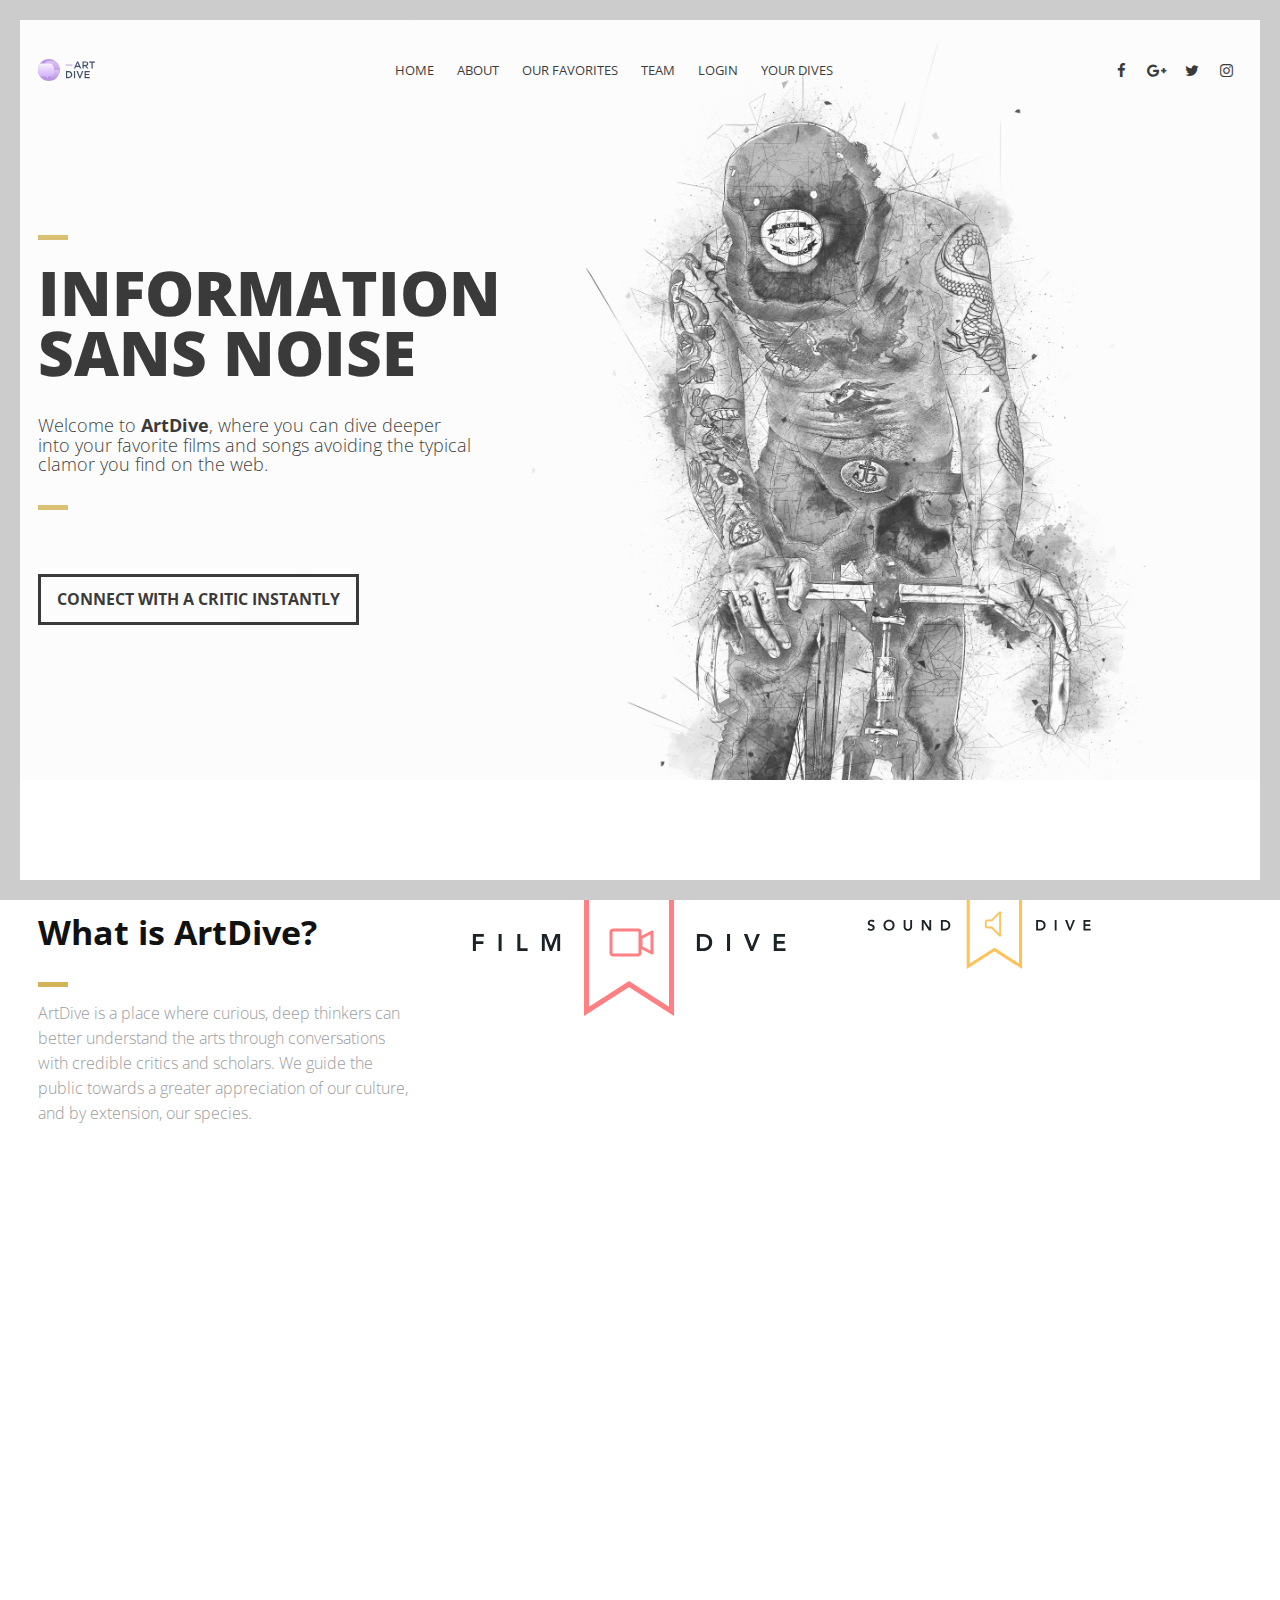
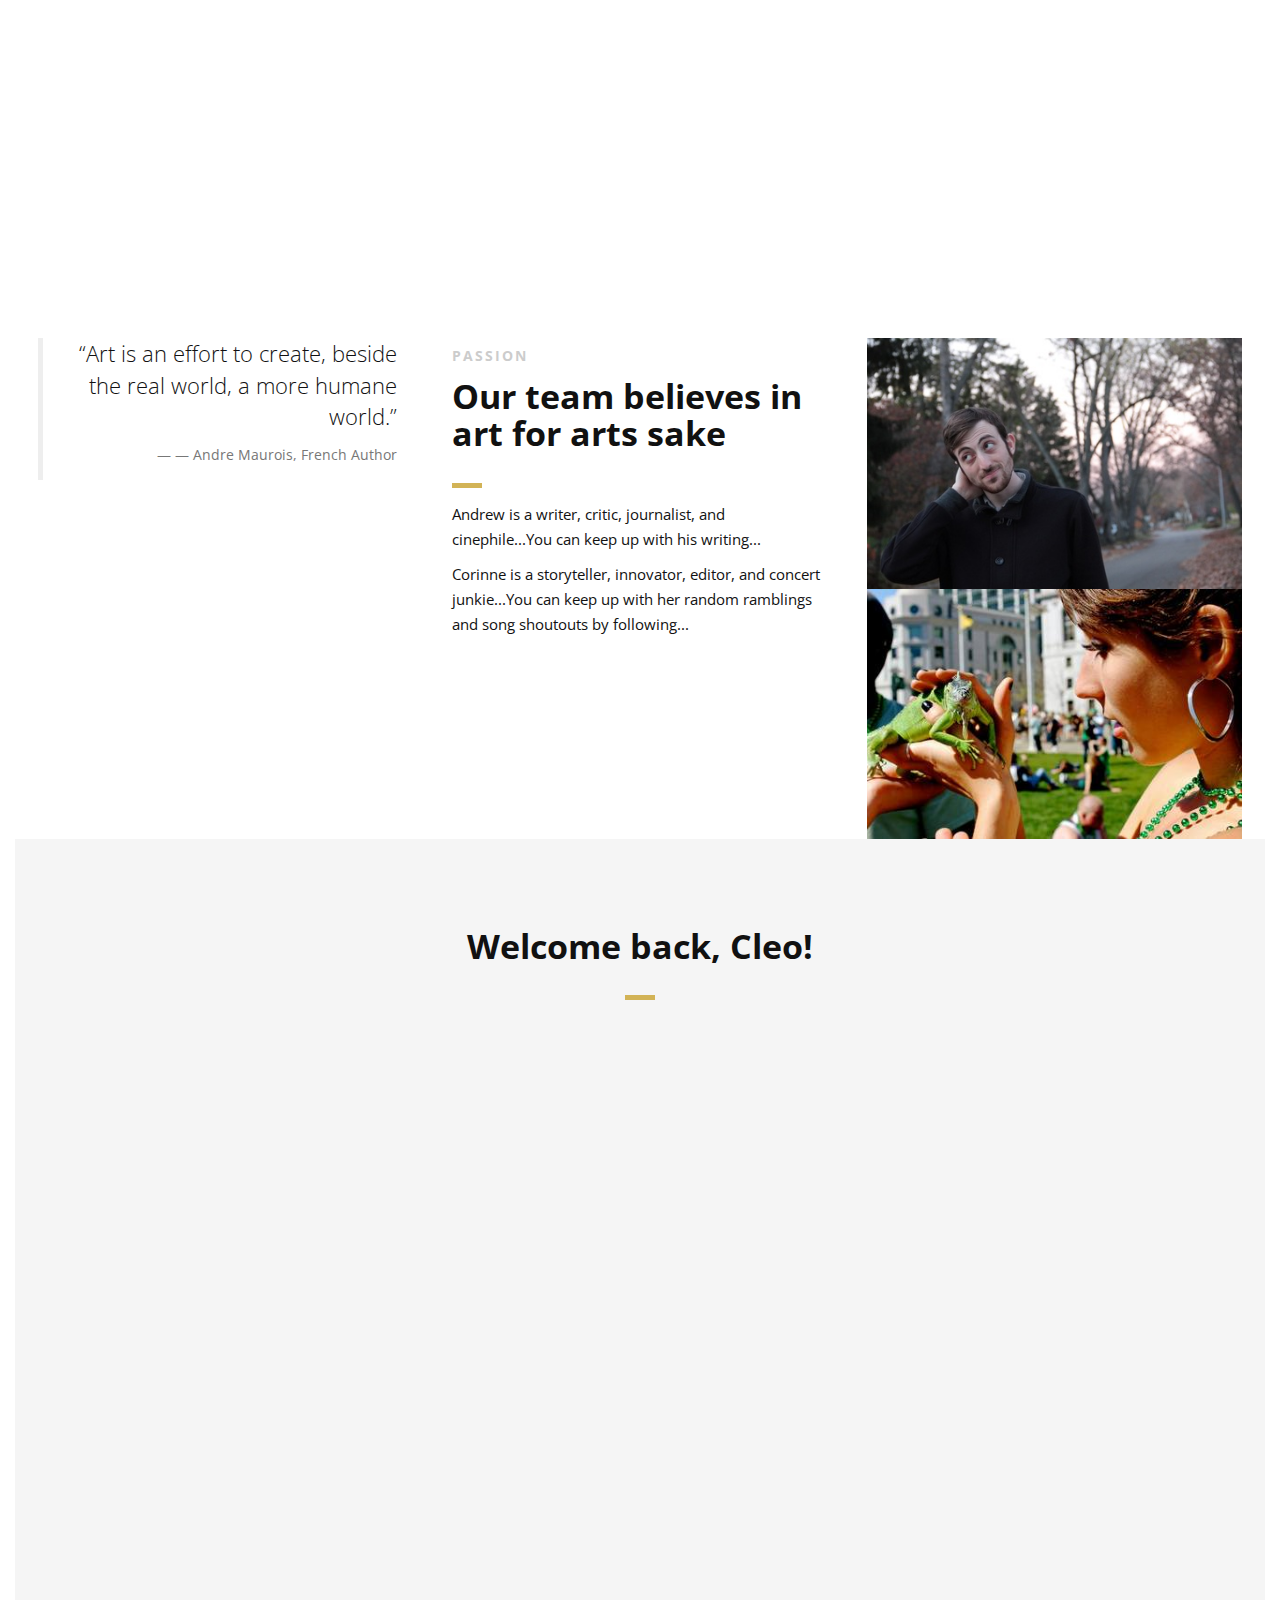
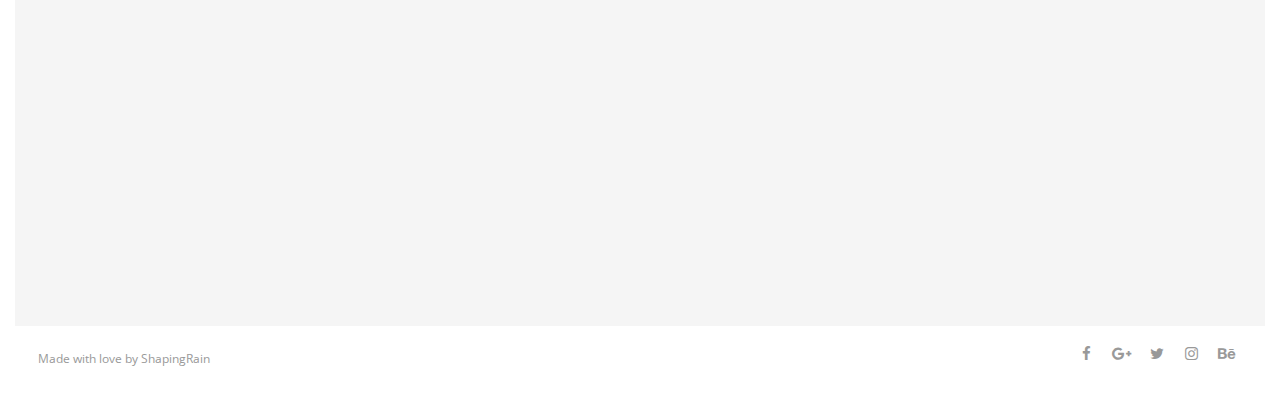
==== commit be863098: "changed images" ====
--- a/index.html
+++ b/index.html
@@ -109,19 +109,16 @@
                                 <a href="#about">About</a>
                             </li>
                             <li>
-                                <a href="#gallery">Our Team</a>
-                            </li>
-                            <li>
-                                <a href="#services">Our Critics</a>
-                            </li>
-                            <li>
-                                <a href="#testimonials">Contact</a>
-                            </li>
-                            <li>
-                                <a href="#clients">Your Profile</a>
-                            </li>
-                            <li>
-                                <a href="#pricing">Pricing</a>
+                                <a href="#gallery">Our Favorites</a>
+                            </li>
+                            <li>
+                                <a href="#services">Team</a>
+                            </li>
+                            <li>
+                                <a href="#clients">Login</a>
+                            </li>
+                            <li>
+                                <a href="#pricing">Your Dives</a>
                             </li>
                             <li> 
                         </ul>
@@ -171,10 +168,10 @@
 
                 </div>
 
-                <div class="col-3-2">
+                <div class="col-2-3">
 
                     <!--Icon Block-->
-                    <div class="col-1 icon-block icon-top wow fadeInUp" data-wow-delay="0.1s">
+                    <div class="col-2 icon-block icon-top wow fadeInUp" data-wow-delay="0.1s">
                         <!--Insert FilmDive icon-->
                         <div class="icon">
                            <img src="images/5-2.svg" id="FilmDive-logo" alt="About Page"/>
@@ -186,7 +183,7 @@
                     <!--End of Icon Block-->
 
                     <!--Icon Block-->
-                    <div class="col-1 icon-block icon-top wow fadeInUp" data-wow-delay="0.3s">
+                    <div class="col-3 icon-block icon-top wow fadeInUp" data-wow-delay="0.3s">
                         <!--Insert SoundDive icon-->
                         <div class="icon">
                             <img src="images/5-3.svg" id="SoundDive-logo" alt="About Page"/>
@@ -209,19 +206,18 @@
         <!--Gallery-->
         <aside id="gallery" class="row text-center scrollto clearfix" data-featherlight-gallery
                  data-featherlight-filter="a">
-
-                <a href="images/gallery-images/girl-interrupted.jpg" data-featherlight="image" class="col-3 wow fadeIn"
-                   data-wow-delay="0.1s"><img src="images/gallery-images/gallery-image-1.jpg" alt="Landing Page"/></a>
-                <a href="images/gallery-images/gallery-image-2.jpg" data-featherlight="image" class="col-3 wow fadeIn"
-                   data-wow-delay="0.3s"><img src="images/gallery-images/gallery-image-2.jpg" alt="Landing Page"/></a>
-                <a href="images/gallery-images/gallery-image-3.jpg" data-featherlight="image" class="col-3 wow fadeIn"
-                   data-wow-delay="0.5s"><img src="images/gallery-images/gallery-image-3.jpg" alt="Landing Page"/></a>
-                <a href="images/gallery-images/gallery-image-4.jpg" data-featherlight="image" class="col-3 wow fadeIn"
-                   data-wow-delay="1.1s"><img src="images/gallery-images/gallery-image-4.jpg" alt="Landing Page"/></a>
-                <a href="images/gallery-images/gallery-image-5.jpg" data-featherlight="image" class="col-3 wow fadeIn"
-                   data-wow-delay="0.9s"><img src="images/gallery-images/gallery-image-5.jpg" alt="Landing Page"/></a>
-                <a href="images/gallery-images/gallery-image-6.jpg" data-featherlight="image" class="col-3 wow fadeIn"
-                   data-wow-delay="0.7s"><img src="images/gallery-images/gallery-image-6.jpg" alt="Landing Page"/></a>
+                <a href="images/gallery-images/fistful.jpg" data-featherlight="image" class="col-3 wow fadeIn"
+                    data-wow-delay="0.7s"><img src="images/gallery-images/fistful.jpg" alt="Landing Page"/></a>
+                <a href="images/gallery-images/sunset-boulevard.png" data-featherlight="image" class="col-3 wow fadeIn"
+                   data-wow-delay="0.3s"><img src="images/gallery-images/sunset-boulevard.png" alt="Landing Page"/></a>
+                <a href="images/gallery-images/gallery-images/gaspar-noe.jpg" data-featherlight="image" class="col-3 wow fadeIn"
+                   data-wow-delay="0.5s"><img src="images/gallery-images/gaspar-noe.jpg" alt="Landing Page"/></a>
+                <a href="images/gallery-images/tillman.jpg" data-featherlight="image" class="col-3 wow fadeIn"
+                   data-wow-delay="1.1s"><img src="images/gallery-images/tillman.jpg" alt="Landing Page"/></a>
+                <a href="images/gallery-images/lorde.jpg" data-featherlight="image" class="col-3 wow fadeIn"
+                   data-wow-delay="0.9s"><img src="images/gallery-images/lorde.jpg" alt="Landing Page"/></a>
+                   <a href="images/gallery-images/girl3.jpg" data-featherlight="image" class="col-3 wow fadeIn"
+                   data-wow-delay="0.1s"><img src="images/gallery-images/girl3.jpg" alt="Landing Page"/></a>
 
         </aside>
         <!--End of Gallery-->
@@ -235,12 +231,10 @@
 
                 <!--Content Left Side-->
                 <div class="col-3">
-                    <!--User Testimonial-->
+                    <!--Quote about culture-->
                     <blockquote class="testimonial text-right bigtest">
-                        <q>Lorem ipsum dolor sit amet, consectetur adipiscing elit, sed do eiusmod tempor incididunt ut
-                            labore
-                            et dolore magna aliqua</q>
-                        <footer>— John Doe, Happy Customer</footer>
+                        <q>Art is an effort to create, beside the real world, a more humane world.</q>
+                        <footer>— Andre Maurois, French Author</footer>
                     </blockquote>
                     <!-- End of Testimonial-->
 
@@ -250,29 +244,19 @@
                 <!--Content of the Right Side-->
                 <div class="col-3">
                     <div class="section-heading">
-                        <h3>BELIEVING</h3>
-                        <h2 class="section-title">Focusing On What Matters Most</h2>
-                        <p class="section-subtitle">Lorem ipsum dolor sit amet, consectetur adipiscing elit, sed do
-                            eiusmod tempor incididunt ut labore et dolore magna aliqua. Ut enim ad minim veniam!</p>
-                    </div>
-                    <p>Sed ut perspiciatis unde omnis iste natus error sit voluptatem accusantium doloremque laudantium,
-                        totam rem aperiam, eaque ipsa quae ab illo inventore veritatis et quasi architecto beatae vitae
-                        dicta sunt explicabo.
+                        <h3>PASSION</h3>
+                        <h2 class="section-title">Our team believes in art for arts sake</h2>
+                    </div>
+                    <p>Andrew is a writer, critic, journalist, and cinephile...You can keep up with his writing...
                     </p>
-                    <p>
-                        Nemo enim ipsam voluptatem quia voluptas sit aspernatur aut odit aut fugit, sed quia
-                        consequuntur magni dolores eos qui ratione voluptatem sequi nesciunt.
-                        Neque porro quisquam est, qui dolorem ipsum quia dolor sit amet!
+                    <p>Corinne is a storyteller, innovator, editor, and concert junkie...You can keep up with her random ramblings and song shoutouts by following...
                     </p>
-                    <!-- Just replace the Video ID "UYJ5IjBRlW8" with the ID of your video on YouTube (Found within the URL) -->
-                    <a href="#" data-videoid="UYJ5IjBRlW8" data-videosite="youtube" class="button video link-lightbox">
-                        WATCH VIDEO <i class="fa fa-play" aria-hidden="true"></i>
-                    </a>
                 </div>
                 <!--End Content Right Side-->
 
                 <div class="col-3">
-                    <img src="images/dancer.jpg" alt="Dancer"/>
+                     <img src="images/our-images/andrew.jpg" alt="Andrew"/>
+                    <img src="images/our-images/lizard.jpg" alt="Corinne"/>
                 </div>
 
             </div>
@@ -280,128 +264,22 @@
 
         </div>
         <!--End of Content Section-->
-
-        <!--Testimonials-->
-        <aside id="testimonials" class="scrollto text-center" data-enllax-ratio=".2">
-
-            <div class="row clearfix">
-
-                <div class="section-heading">
-                    <h3>FEEDBACK</h3>
-                    <h2 class="section-title">What our customers are saying</h2>
-                </div>
-
-                <!--User Testimonial-->
-                <blockquote class="col-3 testimonial classic">
-                    <img src="images/user-images/user-1.jpg" alt="User"/>
-                    <q>Lorem ipsum dolor sit amet, consectetur adipiscing elit, sed do eiusmod tempor incididunt ut
-                        labore
-                        et dolore magna aliqua</q>
-                    <footer>John Doe - Happy Customer</footer>
-                </blockquote>
-                <!-- End of Testimonial-->
-
-                <!--User Testimonial-->
-                <blockquote class="col-3 testimonial classic">
-                    <img src="images/user-images/user-2.jpg" alt="User"/>
-                    <q>Lorem ipsum dolor sit amet, consectetur adipiscing elit, sed do eiusmod tempor incididunt ut
-                        labore
-                        et dolore magna aliqua</q>
-                    <footer>Roslyn Doe - Happy Customer</footer>
-                </blockquote>
-                <!-- End of Testimonial-->
-
-                <!--User Testimonial-->
-                <blockquote class="col-3 testimonial classic">
-                    <img src="images/user-images/user-3.jpg" alt="User"/>
-                    <q>Lorem ipsum dolor sit amet, consectetur adipiscing elit, sed do eiusmod tempor incididunt ut
-                        labore
-                        et dolore magna aliqua</q>
-                    <footer>Thomas Doe - Happy Customer</footer>
-                </blockquote>
-                <!-- End of Testimonial-->
-
-            </div>
-
-        </aside>
-        <!--End of Testimonials-->
-
-        <!--Clients-->
-        <section id="clients" class="scrollto clearfix">
-            <div class="row clearfix">
-
-                <div class="col-3">
-
-                    <div class="section-heading">
-                        <h3>TRUST</h3>
-                        <h2 class="section-title">Companies who use our services</h2>
-                        <p class="section-subtitle">Lorem ipsum dolor sit amet, consectetur adipiscing elit, sed do
-                            eiusmod
-                            tempor incididunt ut labore et dolore magna aliqua. Ut enim ad minim veniam!</p>
-                    </div>
-
-                </div>
-
-                <div class="col-2-3">
-
-                    <a href="#" class="col-3">
-                        <img src="images/company-images/company-logo1.png" alt="Company"/>
-                        <div class="client-overlay"><span>Tree</span></div>
-                    </a>
-                    <a href="#" class="col-3">
-                        <img src="images/company-images/company-logo2.png" alt="Company"/>
-                        <div class="client-overlay"><span>Fingerprint</span></div>
-                    </a>
-                    <a href="#" class="col-3">
-                        <img src="images/company-images/company-logo3.png" alt="Company"/>
-                        <div class="client-overlay"><span>The Man</span></div>
-                    </a>
-                    <a href="#" class="col-3">
-                        <img src="images/company-images/company-logo4.png" alt="Company"/>
-                        <div class="client-overlay"><span>Mustache</span></div>
-                    </a>
-                    <a href="#" class="col-3">
-                        <img src="images/company-images/company-logo5.png" alt="Company"/>
-                        <div class="client-overlay"><span>Goat</span></div>
-                    </a>
-                    <a href="#" class="col-3">
-                        <img src="images/company-images/company-logo6.png" alt="Company"/>
-                        <div class="client-overlay"><span>Justice</span></div>
-                    </a>
-                    <a href="#" class="col-3">
-                        <img src="images/company-images/company-logo7.png" alt="Company"/>
-                        <div class="client-overlay"><span>Ball</span></div>
-                    </a>
-                    <a href="#" class="col-3">
-                        <img src="images/company-images/company-logo8.png" alt="Company"/>
-                        <div class="client-overlay"><span>Cold</span></div>
-                    </a>
-
-                    <a href="#" class="col-3">
-                        <img src="images/company-images/company-logo9.png" alt="Company"/>
-                        <div class="client-overlay"><span>Cold</span></div>
-                    </a>
-
-                </div>
-
-            </div>
-        </section>
-        <!--End of Clients-->
-
-        <!--Pricing Tables-->
+        
+        <!--Login-->    
+
+        <!--Your Dives-->
         <section id="pricing" class="secondary-color text-center scrollto clearfix ">
             <div class="row clearfix">
 
                 <div class="section-heading">
-                    <h3>YOUR CHOICE</h3>
-                    <h2 class="section-title">We have the right package for you</h2>
+                    <h2 class="section-title">Welcome back, Cleo!</h2>
                 </div>
 
                 <!--Pricing Block-->
                 <div class="pricing-block col-3 wow fadeInUp" data-wow-delay="0.4s">
                     <div class="pricing-block-content">
-                        <h3>Personal</h3>
-                        <p class="pricing-sub">The standard version</p>
+                        <h3>Profile</h3>
+                        <p class="pricing-sub">Update your information here</p>
                         <div class="pricing">
                             <div class="price"><span>$</span>19</div>
                             <p>Lorem ipsum dolor sit amet, consectetur adipiscing elit</p>
@@ -421,8 +299,8 @@
                 <!--Pricing Block-->
                 <div class="pricing-block featured col-3 wow fadeInUp" data-wow-delay="0.6s">
                     <div class="pricing-block-content">
-                        <h3>Student</h3>
-                        <p class="pricing-sub">Most popular choice</p>
+                        <h3>Past Dives</h3>
+                        <p class="pricing-sub">Search by title or critic</p>
                         <div class="pricing">
                             <div class="price"><span>$</span>29</div>
                             <p>Lorem ipsum dolor sit amet, consectetur adipiscing elit</p>
@@ -442,8 +320,8 @@
                 <!--Pricing Block-->
                 <div class="pricing-block col-3 wow fadeInUp" data-wow-delay="0.8s">
                     <div class="pricing-block-content">
-                        <h3>Business</h3>
-                        <p class="pricing-sub">For the whole team</p>
+                        <h3>New Dive</h3>
+                        <p class="pricing-sub">Jump back in for more</p>
                         <div class="pricing">
                             <div class="price"><span>$</span>49</div>
                             <p>Lorem ipsum dolor sit amet, consectetur adipiscing elit</p>
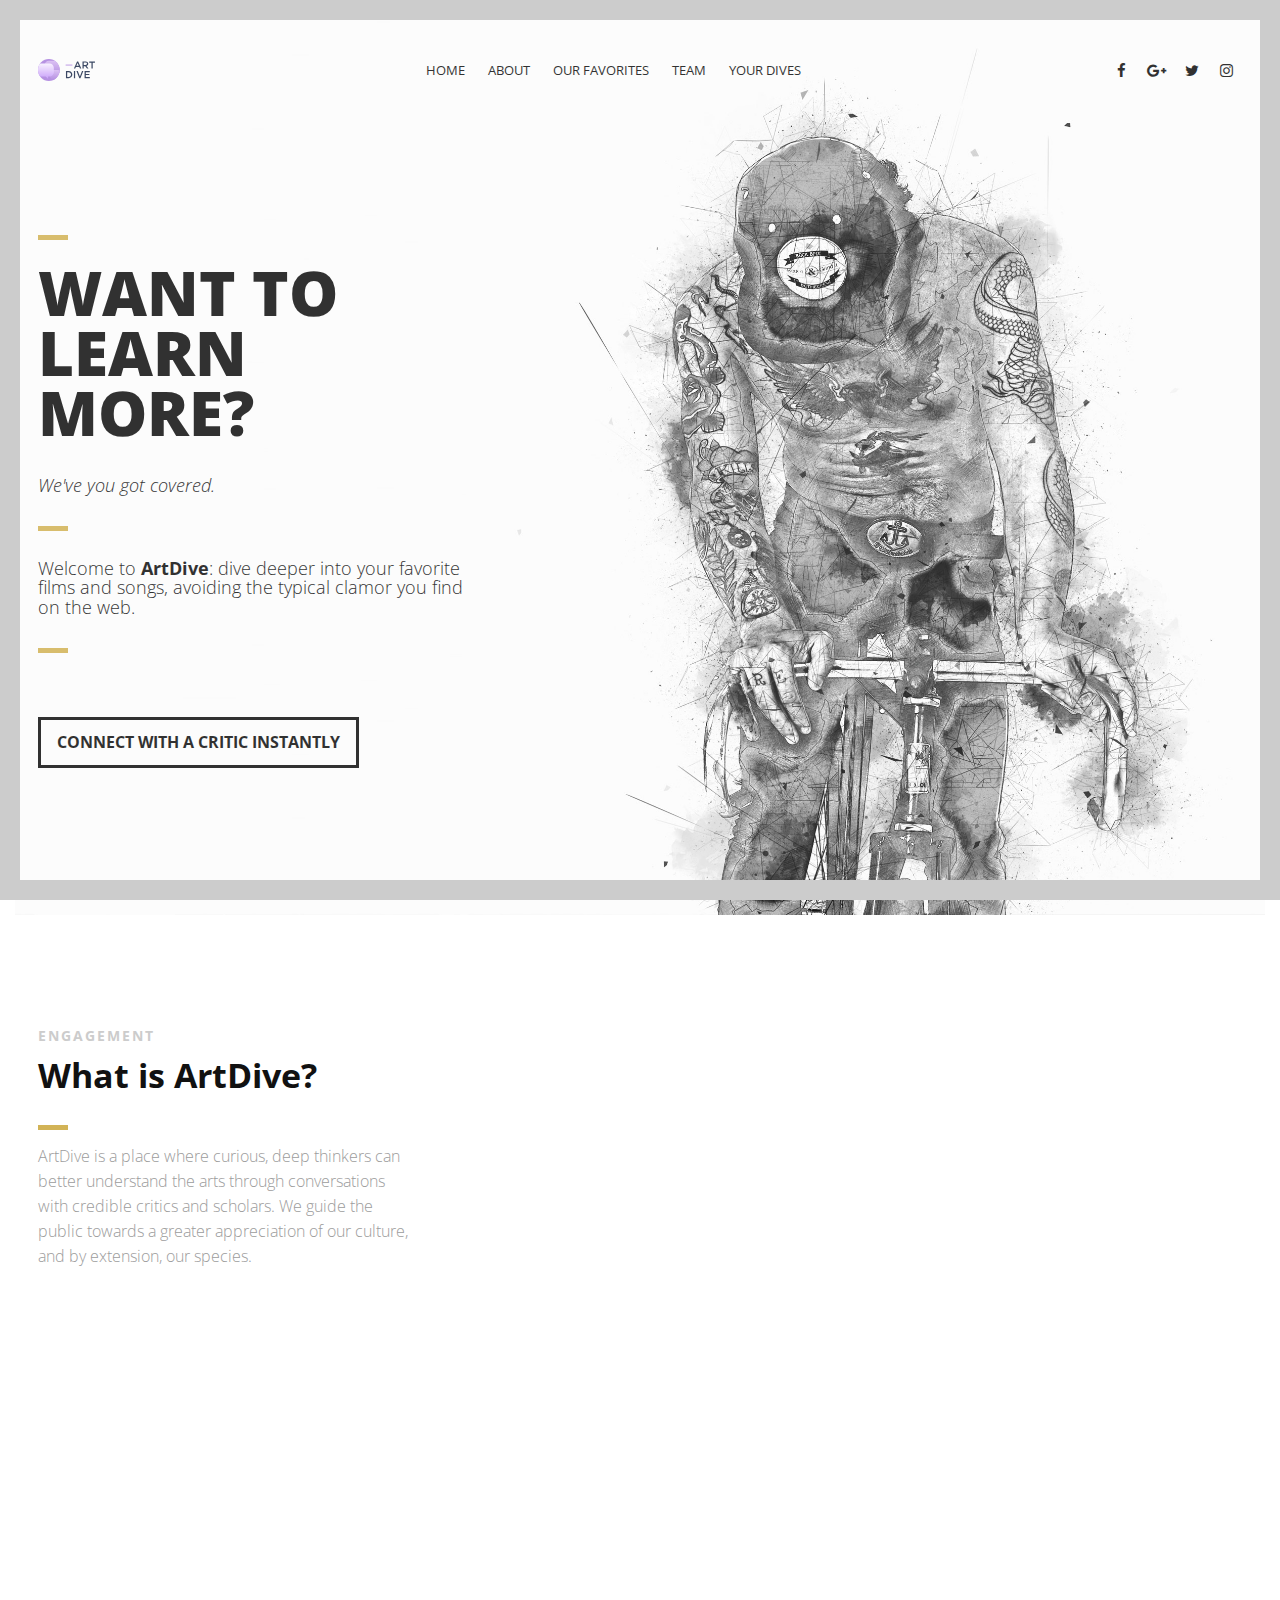
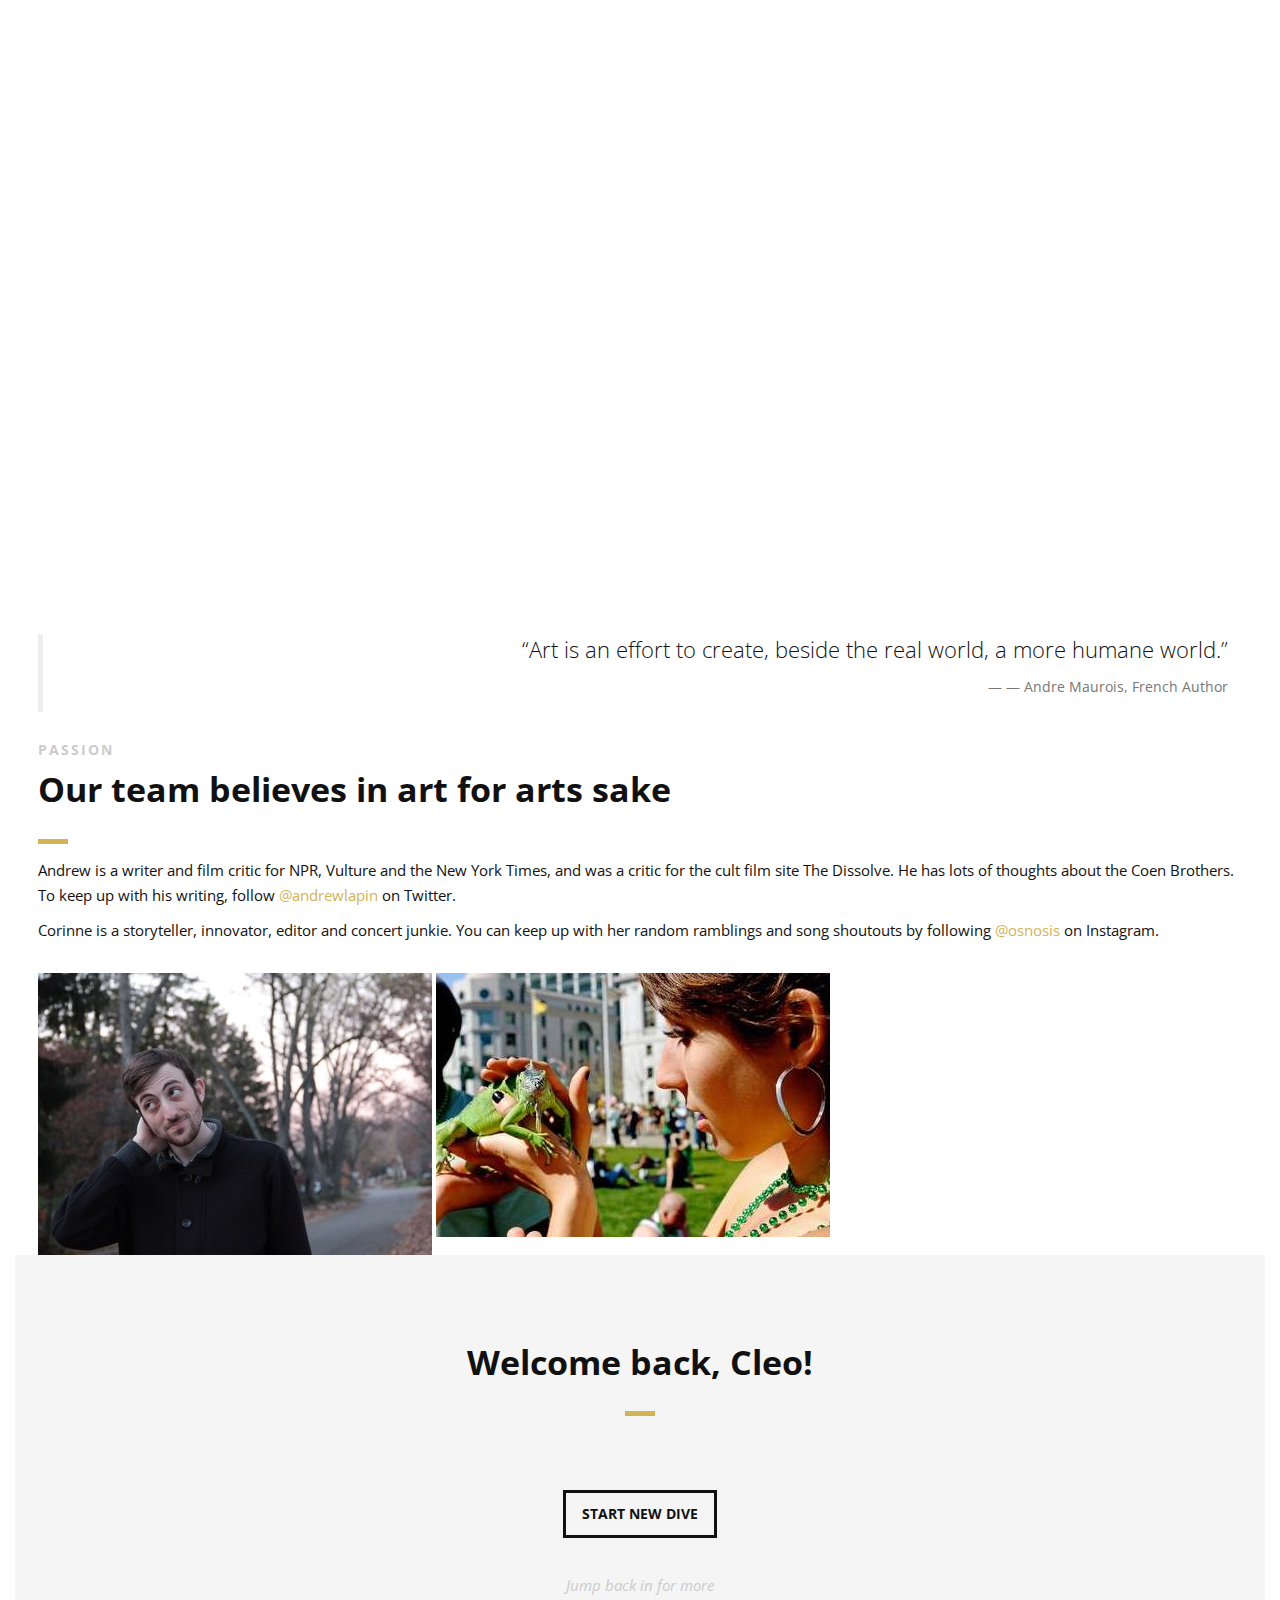
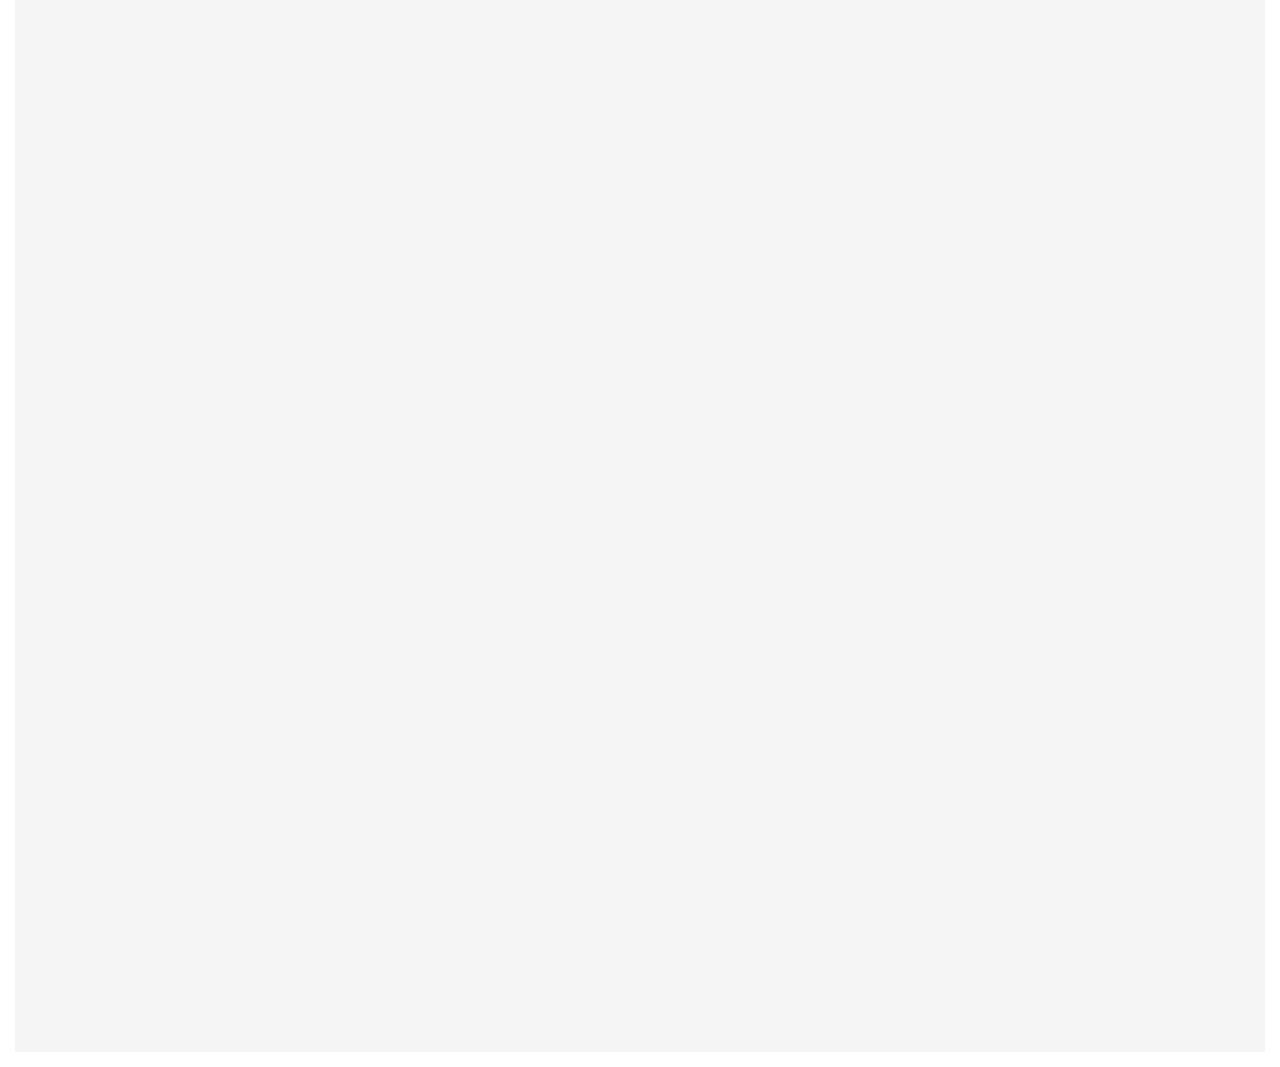
==== commit 0e24b85f: "mobile friendly prototype" ====
--- a/index.html
+++ b/index.html
@@ -6,7 +6,7 @@
     <meta name="viewport" content="width=device-width, initial-scale=1">
 
      <!--Page Title-->
-    <title>ArtDive Template</title>
+    <title>Welcome to ArtDive</title>
 
     <!--Bootstrap-->
      <link rel="stylesheet" href="https://maxcdn.bootstrapcdn.com/bootstrap/3.3.7/css/bootstrap.min.css" integrity="sha384-BVYiiSIFeK1dGmJRAkycuHAHRg32OmUcww7on3RYdg4Va+PmSTsz/K68vbdEjh4u" crossorigin="anonymous"> 
@@ -115,9 +115,6 @@
                                 <a href="#services">Team</a>
                             </li>
                             <li>
-                                <a href="#clients">Login</a>
-                            </li>
-                            <li>
                                 <a href="#pricing">Your Dives</a>
                             </li>
                             <li> 
@@ -138,12 +135,13 @@
             <div class="col-38">
 
                 <div class="section-heading">
-                    <h1>INFORMATION SANS NOISE</h1>
-                    <h2>Welcome to <b>ArtDive</b>, where you can dive deeper into your favorite films and songs avoiding the typical clamor you find on the web.</h2>
+                    <h1>WANT TO LEARN MORE?</h1>
+                  	<h2> <i>We've you got covered.</i> </h2>
+                    <h2>Welcome to <b>ArtDive</b>: dive deeper into your favorite films and songs, avoiding the typical clamor you find on the web.</h2>
                 </div>
 
                 <!--Call to Action-->
-                <a href="#" class="button">CONNECT WITH A CRITIC INSTANTLY</a>
+                	<a href="chatty.html" class="button">CONNECT WITH A CRITIC INSTANTLY</a>
                 <!--End Call to Action-->
 
             </div>
@@ -206,18 +204,14 @@
         <!--Gallery-->
         <aside id="gallery" class="row text-center scrollto clearfix" data-featherlight-gallery
                  data-featherlight-filter="a">
-                <a href="images/gallery-images/fistful.jpg" data-featherlight="image" class="col-3 wow fadeIn"
+                <a href="images/gallery-images/fistful.jpg" data-featherlight="image" class="col-2 wow fadeIn"
                     data-wow-delay="0.7s"><img src="images/gallery-images/fistful.jpg" alt="Landing Page"/></a>
-                <a href="images/gallery-images/sunset-boulevard.png" data-featherlight="image" class="col-3 wow fadeIn"
-                   data-wow-delay="0.3s"><img src="images/gallery-images/sunset-boulevard.png" alt="Landing Page"/></a>
-                <a href="images/gallery-images/gallery-images/gaspar-noe.jpg" data-featherlight="image" class="col-3 wow fadeIn"
-                   data-wow-delay="0.5s"><img src="images/gallery-images/gaspar-noe.jpg" alt="Landing Page"/></a>
-                <a href="images/gallery-images/tillman.jpg" data-featherlight="image" class="col-3 wow fadeIn"
+                <a href="images/gallery-images/lorde.jpg" data-featherlight="image" class="col-2 wow fadeIn"
+                   data-wow-delay="0.9s"><img src="images/gallery-images/lorde.jpg" alt="Landing Page"/></a>
+                <a href="images/gallery-images/girl3.jpg" data-featherlight="image" class="col-2 wow fadeIn"
+                   data-wow-delay="0.1s"><img src="images/gallery-images/girl3.jpg" alt="Landing Page"/></a>
+                <a href="images/gallery-images/tillman.jpg" data-featherlight="image" class="col-2 wow fadeIn"
                    data-wow-delay="1.1s"><img src="images/gallery-images/tillman.jpg" alt="Landing Page"/></a>
-                <a href="images/gallery-images/lorde.jpg" data-featherlight="image" class="col-3 wow fadeIn"
-                   data-wow-delay="0.9s"><img src="images/gallery-images/lorde.jpg" alt="Landing Page"/></a>
-                   <a href="images/gallery-images/girl3.jpg" data-featherlight="image" class="col-3 wow fadeIn"
-                   data-wow-delay="0.1s"><img src="images/gallery-images/girl3.jpg" alt="Landing Page"/></a>
 
         </aside>
         <!--End of Gallery-->
@@ -230,7 +224,7 @@
 
 
                 <!--Content Left Side-->
-                <div class="col-3">
+                <div class="col-1">
                     <!--Quote about culture-->
                     <blockquote class="testimonial text-right bigtest">
                         <q>Art is an effort to create, beside the real world, a more humane world.</q>
@@ -242,19 +236,19 @@
                 <!--End Content Left Side-->
 
                 <!--Content of the Right Side-->
-                <div class="col-3">
+                <div class="col-1">
                     <div class="section-heading">
                         <h3>PASSION</h3>
                         <h2 class="section-title">Our team believes in art for arts sake</h2>
                     </div>
-                    <p>Andrew is a writer, critic, journalist, and cinephile...You can keep up with his writing...
+                    <p>Andrew is a writer and film critic for NPR, Vulture and the New York Times, and was a critic for the cult film site The Dissolve. He has lots of thoughts about the Coen Brothers. To keep up with his writing, follow <a href="https://twitter.com/andrewlapin?lang=en">@andrewlapin</a> on Twitter.
                     </p>
-                    <p>Corinne is a storyteller, innovator, editor, and concert junkie...You can keep up with her random ramblings and song shoutouts by following...
+                    <p>Corinne is a storyteller, innovator, editor and concert junkie. You can keep up with her random ramblings and song shoutouts by following <a href="https://www.instagram.com/osnosis">@osnosis</a> on Instagram. 
                     </p>
                 </div>
                 <!--End Content Right Side-->
 
-                <div class="col-3">
+                <div class="col-1">
                      <img src="images/our-images/andrew.jpg" alt="Andrew"/>
                     <img src="images/our-images/lizard.jpg" alt="Corinne"/>
                 </div>
@@ -273,70 +267,28 @@
 
                 <div class="section-heading">
                     <h2 class="section-title">Welcome back, Cleo!</h2>
-                </div>
-
-                <!--Pricing Block-->
-                <div class="pricing-block col-3 wow fadeInUp" data-wow-delay="0.4s">
+                     <a href="#" class="button">START NEW DIVE</a>
+                          <p class="pricing-sub">Jump back in for more</p>
+                </div>
+
+
+                <!--Profile block-->
+                <div class="pricing-block featured col-1 wow fadeInUp" data-wow-delay="0.6s">
                     <div class="pricing-block-content">
-                        <h3>Profile</h3>
-                        <p class="pricing-sub">Update your information here</p>
+                        <h3>Your Dives</h3>
                         <div class="pricing">
-                            <div class="price"><span>$</span>19</div>
-                            <p>Lorem ipsum dolor sit amet, consectetur adipiscing elit</p>
+                            <div class="price">12</div>
+                            <p>dives this year</p>
                         </div>
                         <ul>
-                            <li>5 Downloads</li>
-                            <li>2 Extensions</li>
-                            <li>Tutorials</li>
-                            <li>Forum Support</li>
-                            <li>1 year free updates</li>
+                            <li><a href="#" class="button">Profile</a></li>
+                            <li><a href="#" class="button">Badges</a></li>
+                            <li><a href="#" class="button">Past Dives</a></li>
+                            <li><a href="#" class="button">FAQ</a></li>
                         </ul>
-                        <a href="#" class="button">BUY TODAY</a>
-                    </div>
-                </div>
-                <!--End Pricing Block-->
-
-                <!--Pricing Block-->
-                <div class="pricing-block featured col-3 wow fadeInUp" data-wow-delay="0.6s">
-                    <div class="pricing-block-content">
-                        <h3>Past Dives</h3>
-                        <p class="pricing-sub">Search by title or critic</p>
-                        <div class="pricing">
-                            <div class="price"><span>$</span>29</div>
-                            <p>Lorem ipsum dolor sit amet, consectetur adipiscing elit</p>
-                        </div>
-                        <ul>
-                            <li>15 Downloads</li>
-                            <li>5 Extensions</li>
-                            <li>Tutorials with Files</li>
-                            <li>Forum Support</li>
-                            <li>2 years free updates</li>
-                        </ul>
-                        <a href="#" class="button">BUY TODAY</a>
-                    </div>
-                </div>
-                <!--End Pricing Block-->
-
-                <!--Pricing Block-->
-                <div class="pricing-block col-3 wow fadeInUp" data-wow-delay="0.8s">
-                    <div class="pricing-block-content">
-                        <h3>New Dive</h3>
-                        <p class="pricing-sub">Jump back in for more</p>
-                        <div class="pricing">
-                            <div class="price"><span>$</span>49</div>
-                            <p>Lorem ipsum dolor sit amet, consectetur adipiscing elit</p>
-                        </div>
-                        <ul>
-                            <li>Unlimited Downloads</li>
-                            <li>Unlimited Extensions</li>
-                            <li>HD Video Tutorials</li>
-                            <li>Chat Support</li>
-                            <li>Lifetime free updates</li>
-                        </ul>
-                        <a href="#" class="button">BUY TODAY</a>
-                    </div>
-                </div>
-                <!--End Pricing Block-->
+                    </div>
+                </div>
+                <!--End Profile Block-->
 
             </div>
         </section>
@@ -344,46 +296,6 @@
 
     </main>
     <!--End Main Content Area-->
-
-
-    <!--Footer-->
-    <footer id="landing-footer" class="clearfix">
-        <div class="row clearfix">
-
-            <p id="copyright" class="col-2">Made with love by <a href="https://www.shapingrain.com">ShapingRain</a></p>
-
-            <!--Social Icons in Footer-->
-            <ul class="col-2 social-icons">
-                <li>
-                    <a target="_blank" title="Facebook" href="https://www.facebook.com/username">
-                        <i class="fa fa-facebook fa-1x"></i><span>Facebook</span>
-                    </a>
-                </li>
-                <li>
-                    <a target="_blank" title="Google+" href="http://google.com/+username">
-                        <i class="fa fa-google-plus fa-1x"></i><span>Google+</span>
-                    </a>
-                </li>
-                <li>
-                    <a target="_blank" title="Twitter" href="http://www.twitter.com/username">
-                        <i class="fa fa-twitter fa-1x"></i><span>Twitter</span>
-                    </a>
-                </li>
-                <li>
-                    <a target="_blank" title="Instagram" href="http://www.instagram.com/username">
-                        <i class="fa fa-instagram fa-1x"></i><span>Instagram</span>
-                    </a>
-                </li>
-                <li>
-                    <a target="_blank" title="behance" href="http://www.behance.net">
-                        <i class="fa fa-behance fa-1x"></i><span>Behance</span>
-                    </a>
-                </li>
-            </ul>
-            <!--End of Social Icons in Footer-->
-        </div>
-    </footer>
-    <!--End of Footer-->
 
 </div>
 
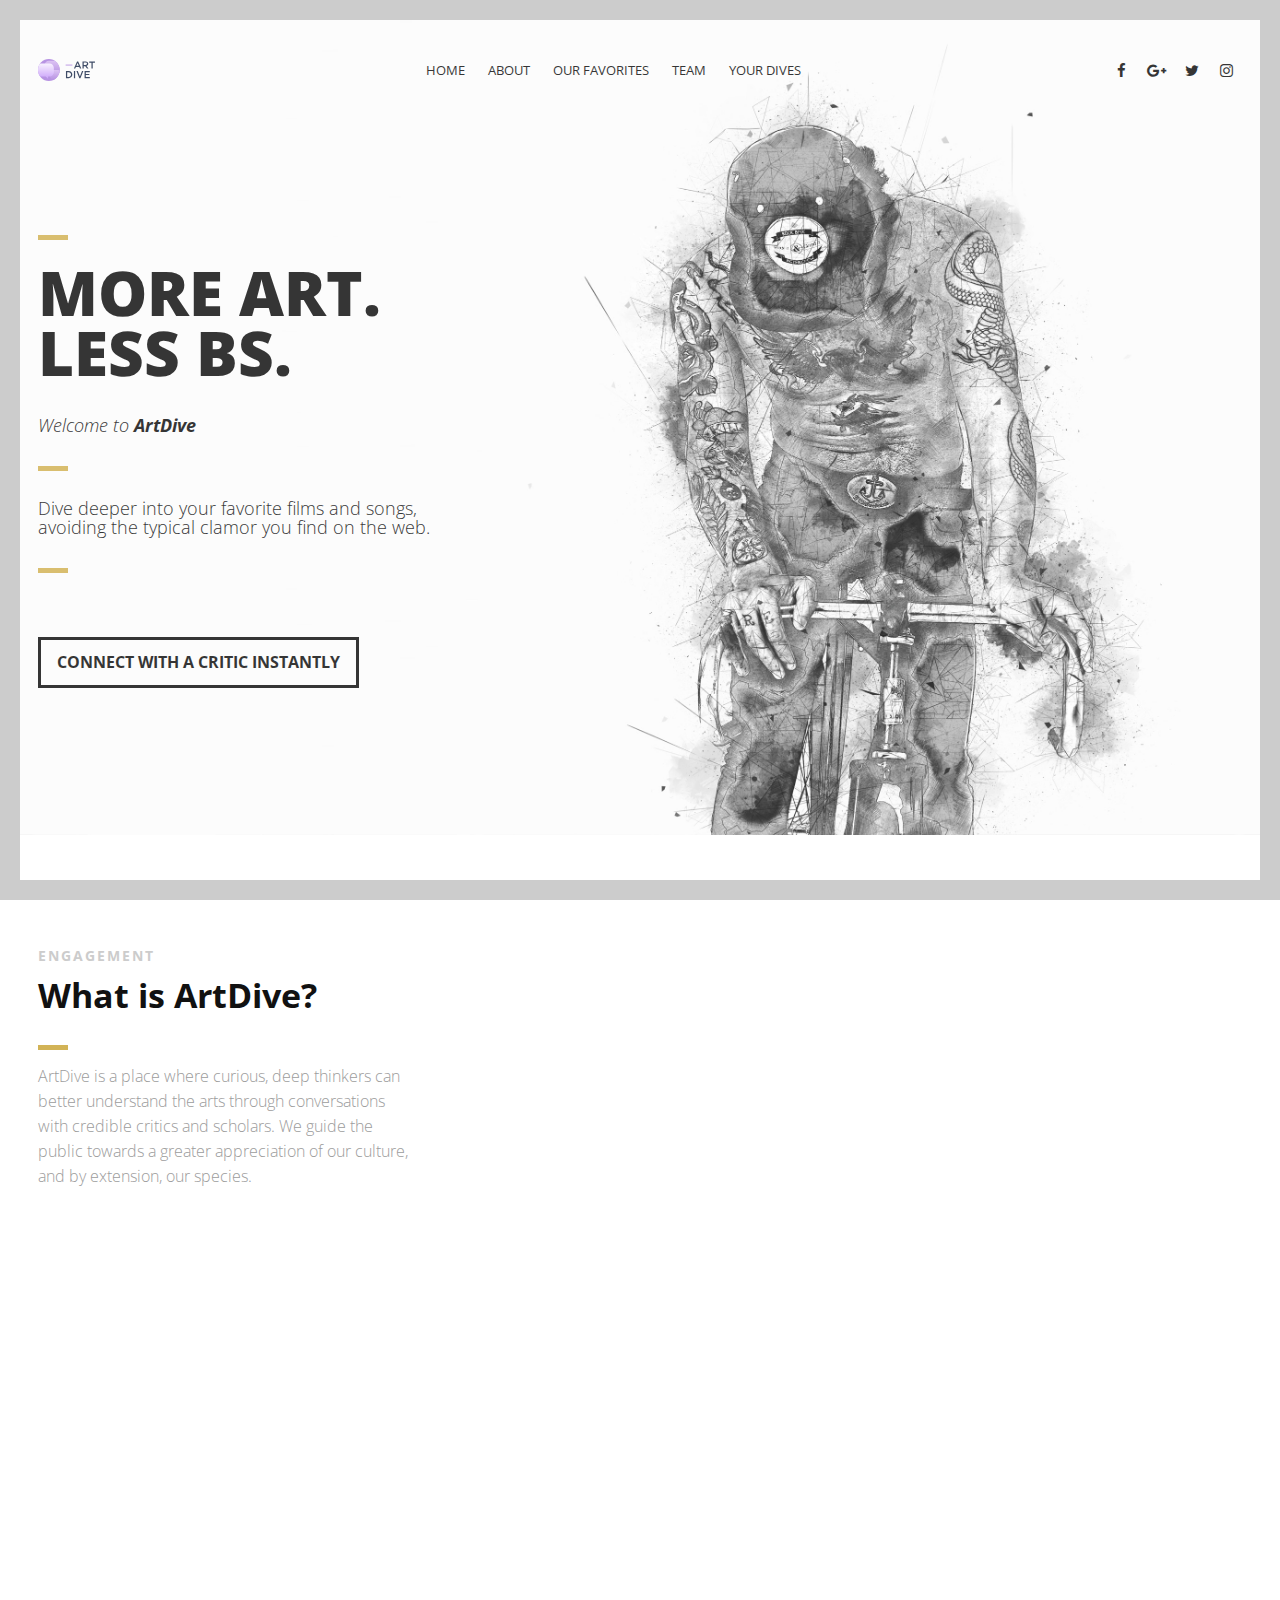
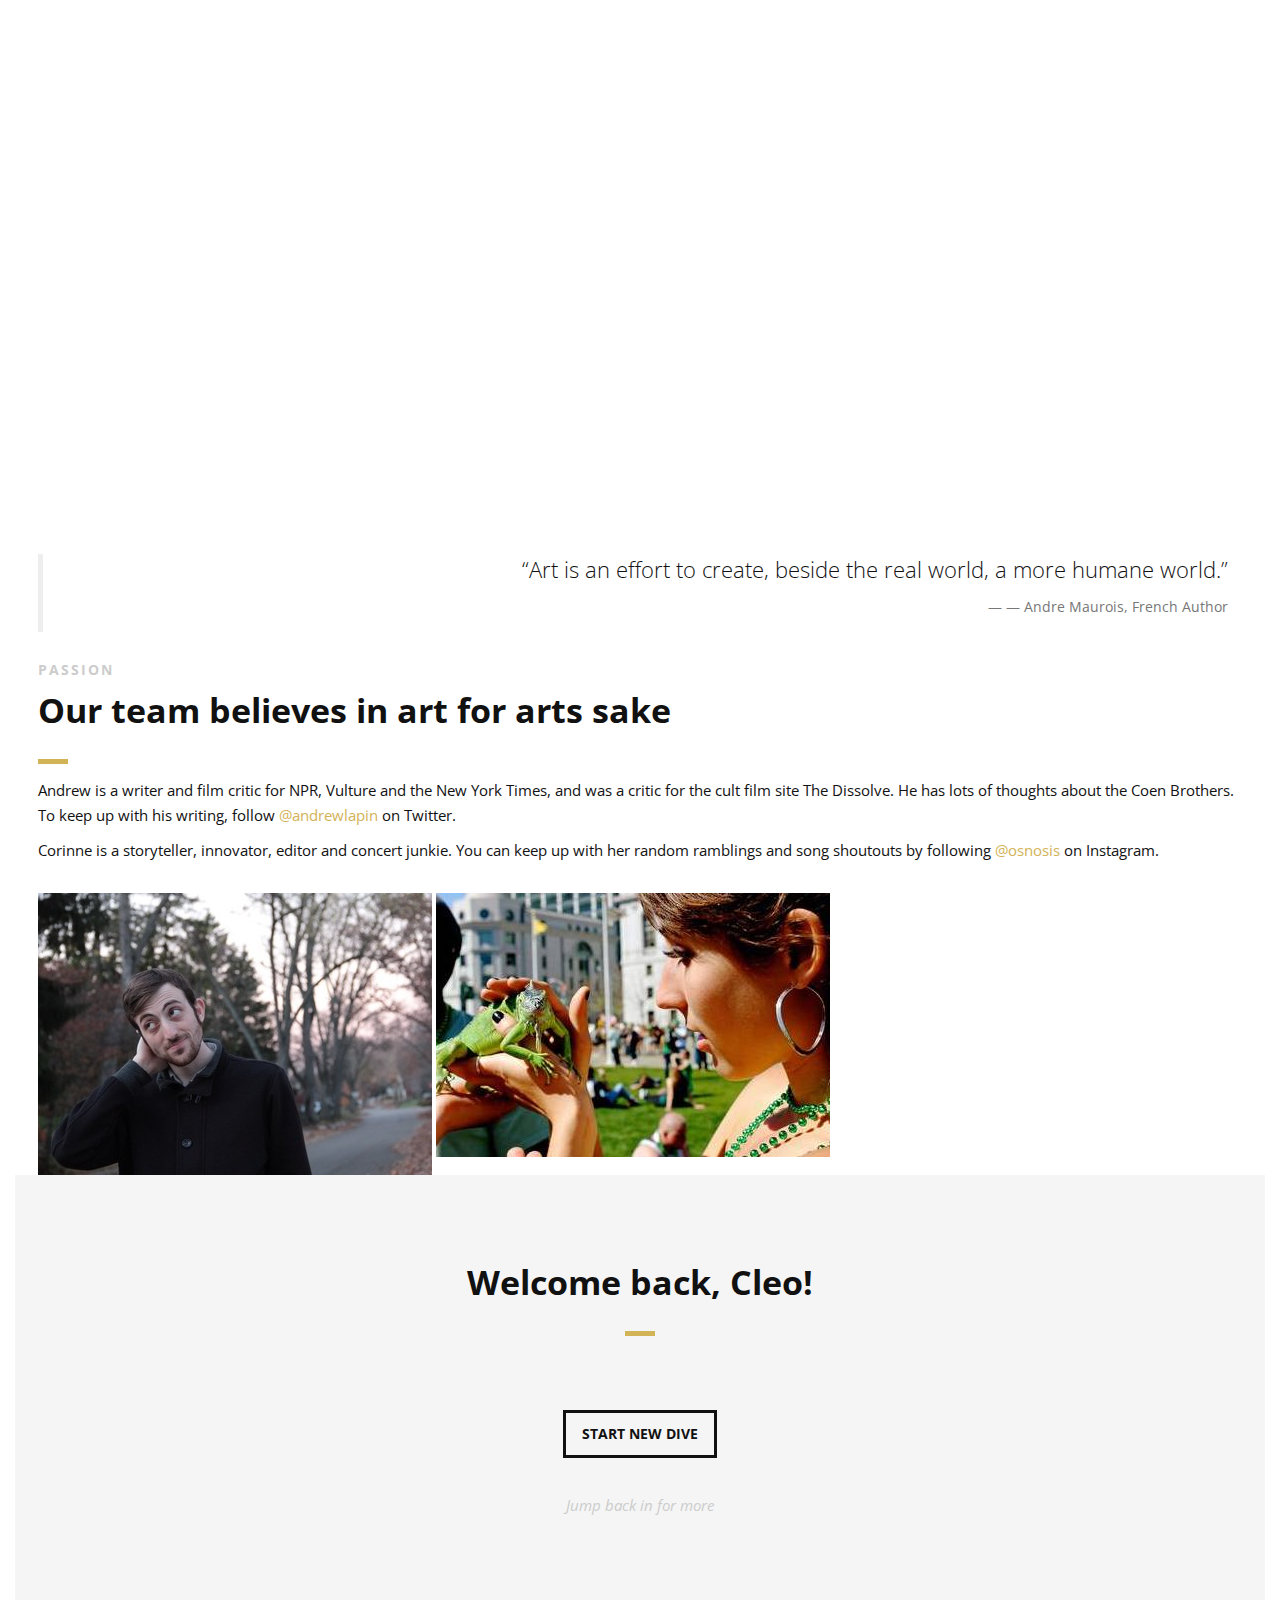
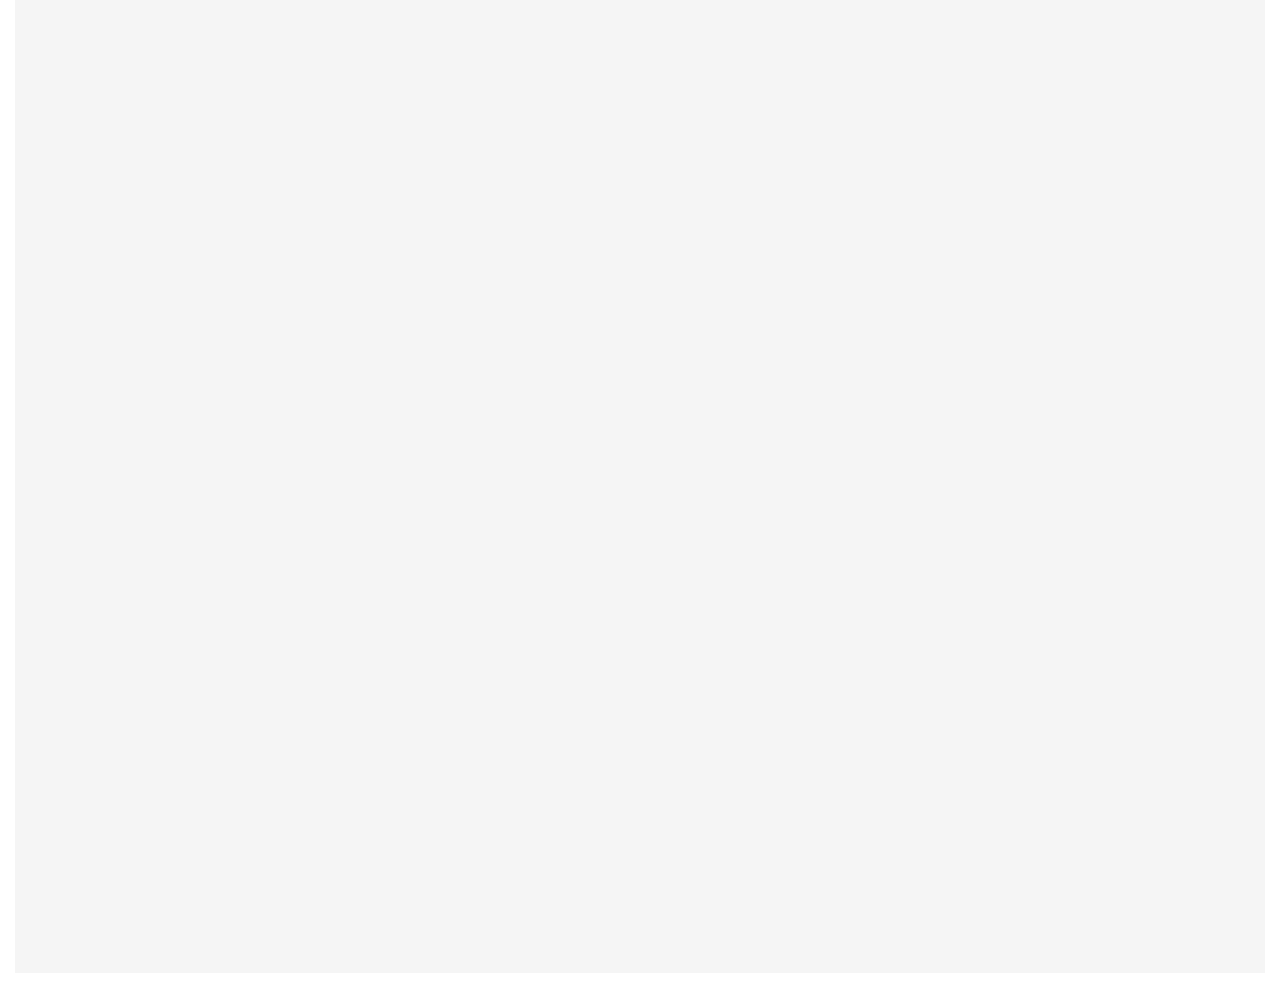
==== commit af306f9f: "index latest changes" ====
--- a/index.html
+++ b/index.html
@@ -135,13 +135,13 @@
             <div class="col-38">
 
                 <div class="section-heading">
-                    <h1>WANT TO LEARN MORE?</h1>
-                  	<h2> <i>We've you got covered.</i> </h2>
-                    <h2>Welcome to <b>ArtDive</b>: dive deeper into your favorite films and songs, avoiding the typical clamor you find on the web.</h2>
+                    <h1>MORE ART. LESS BS.</h1>
+                  	<h2> <i>Welcome to <b>ArtDive</b></i> </h2>
+                    <h2>Dive deeper into your favorite films and songs, avoiding the typical clamor you find on the web.</h2>
                 </div>
 
                 <!--Call to Action-->
-                	<a href="chatty.html" class="button">CONNECT WITH A CRITIC INSTANTLY</a>
+                	<a href="chat-master/chat.html" class="button">CONNECT WITH A CRITIC INSTANTLY</a>
                 <!--End Call to Action-->
 
             </div>
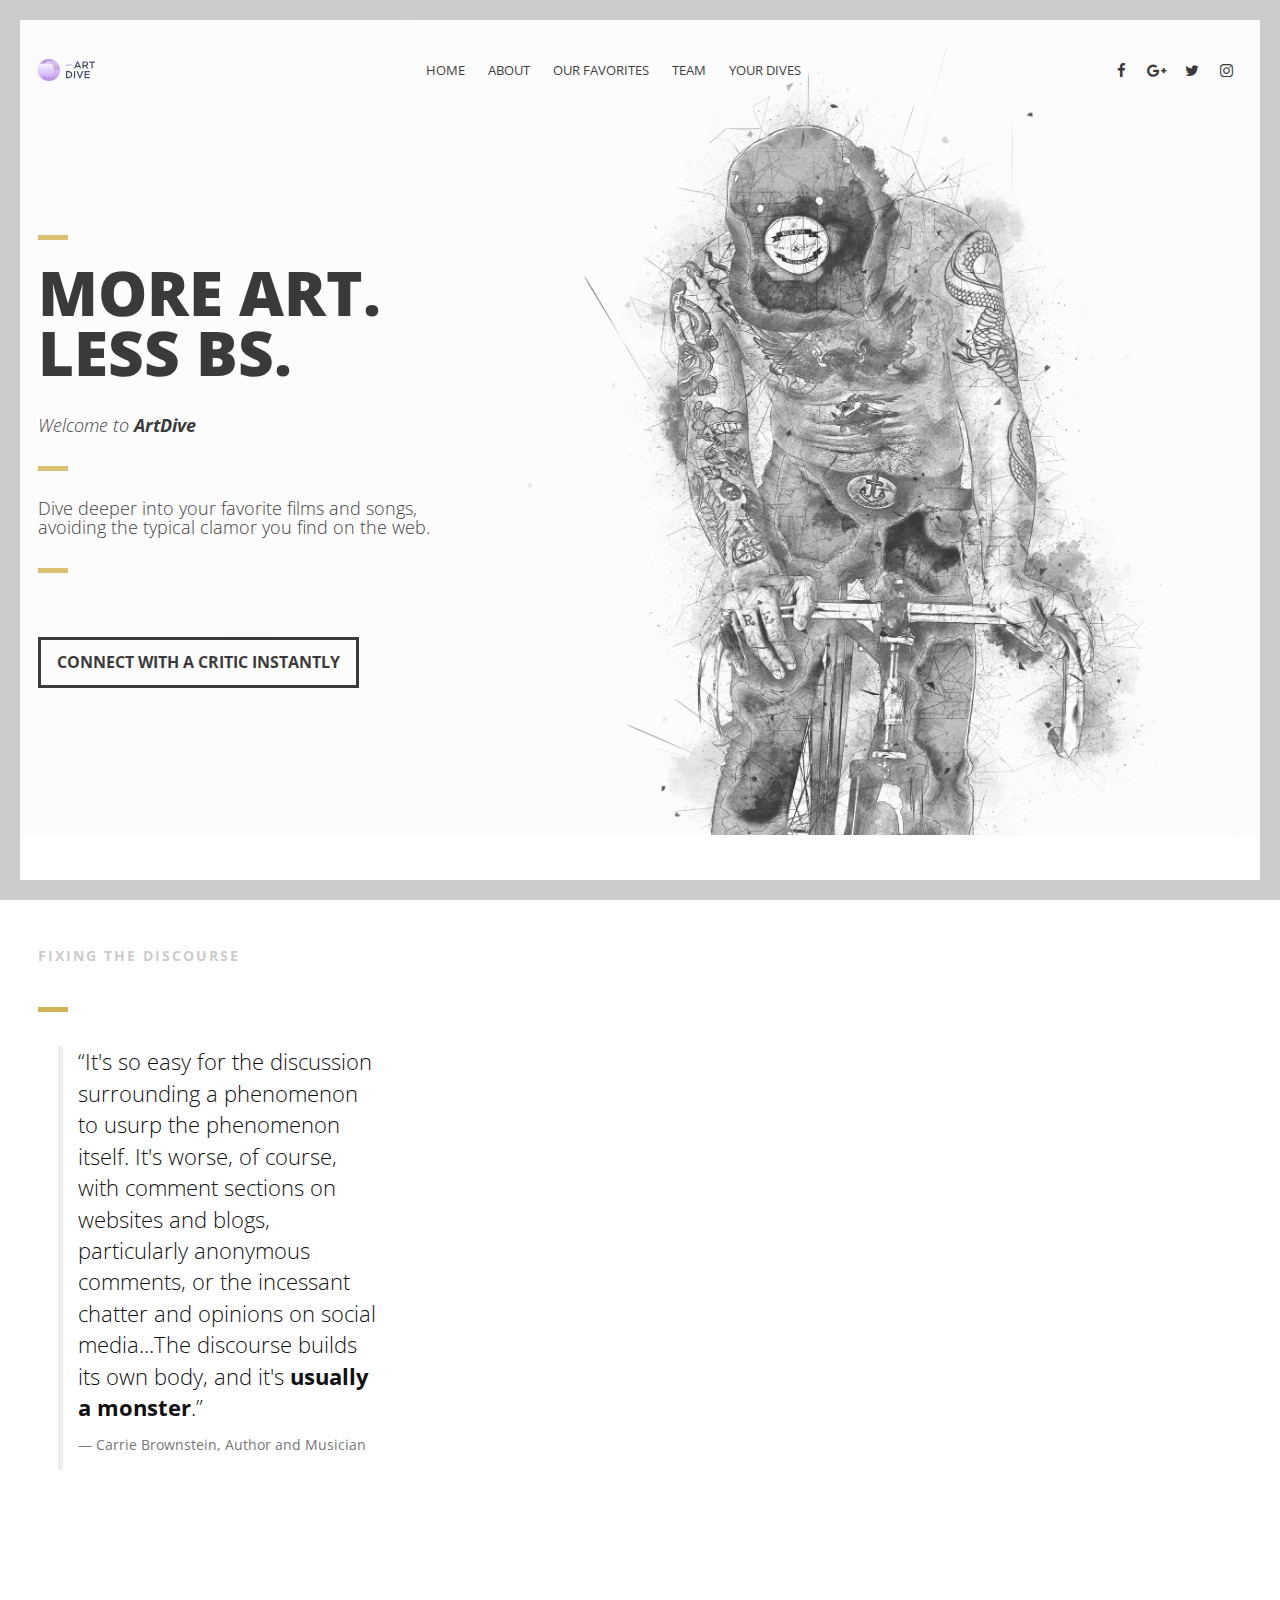
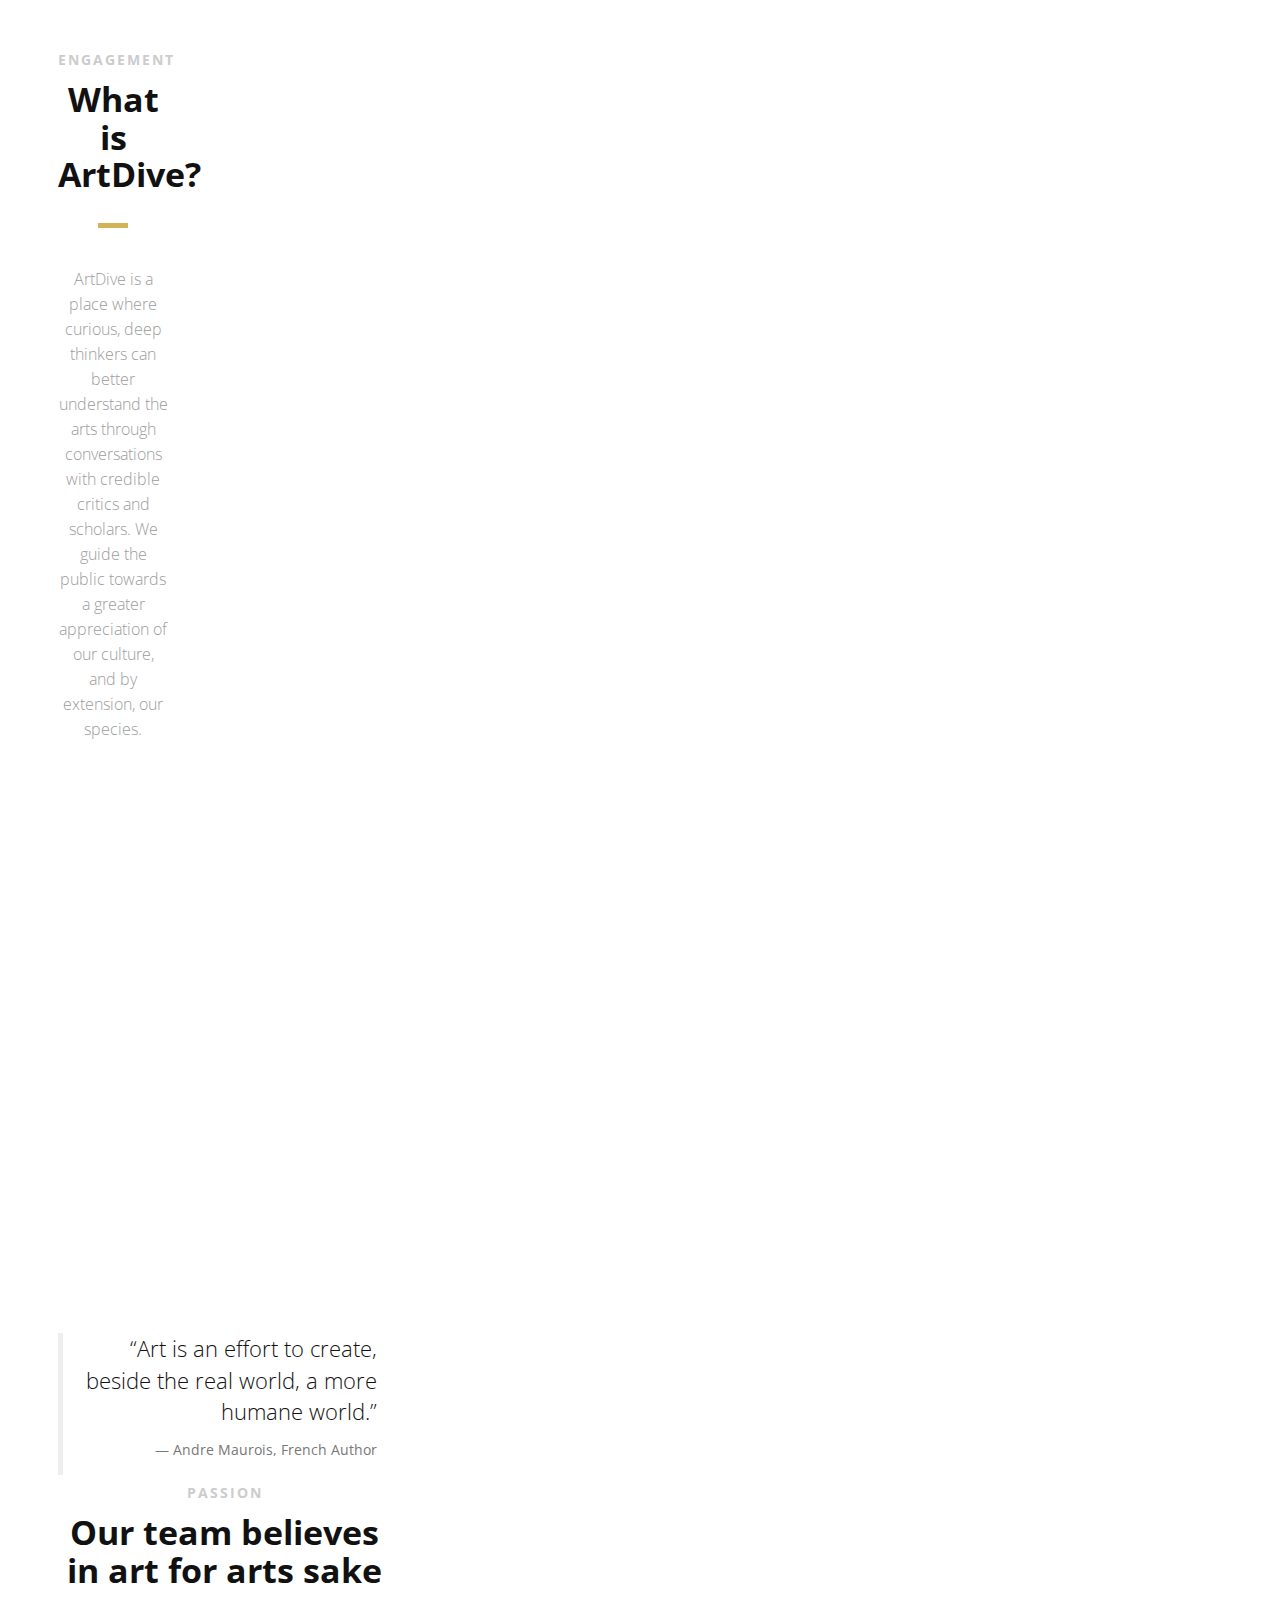
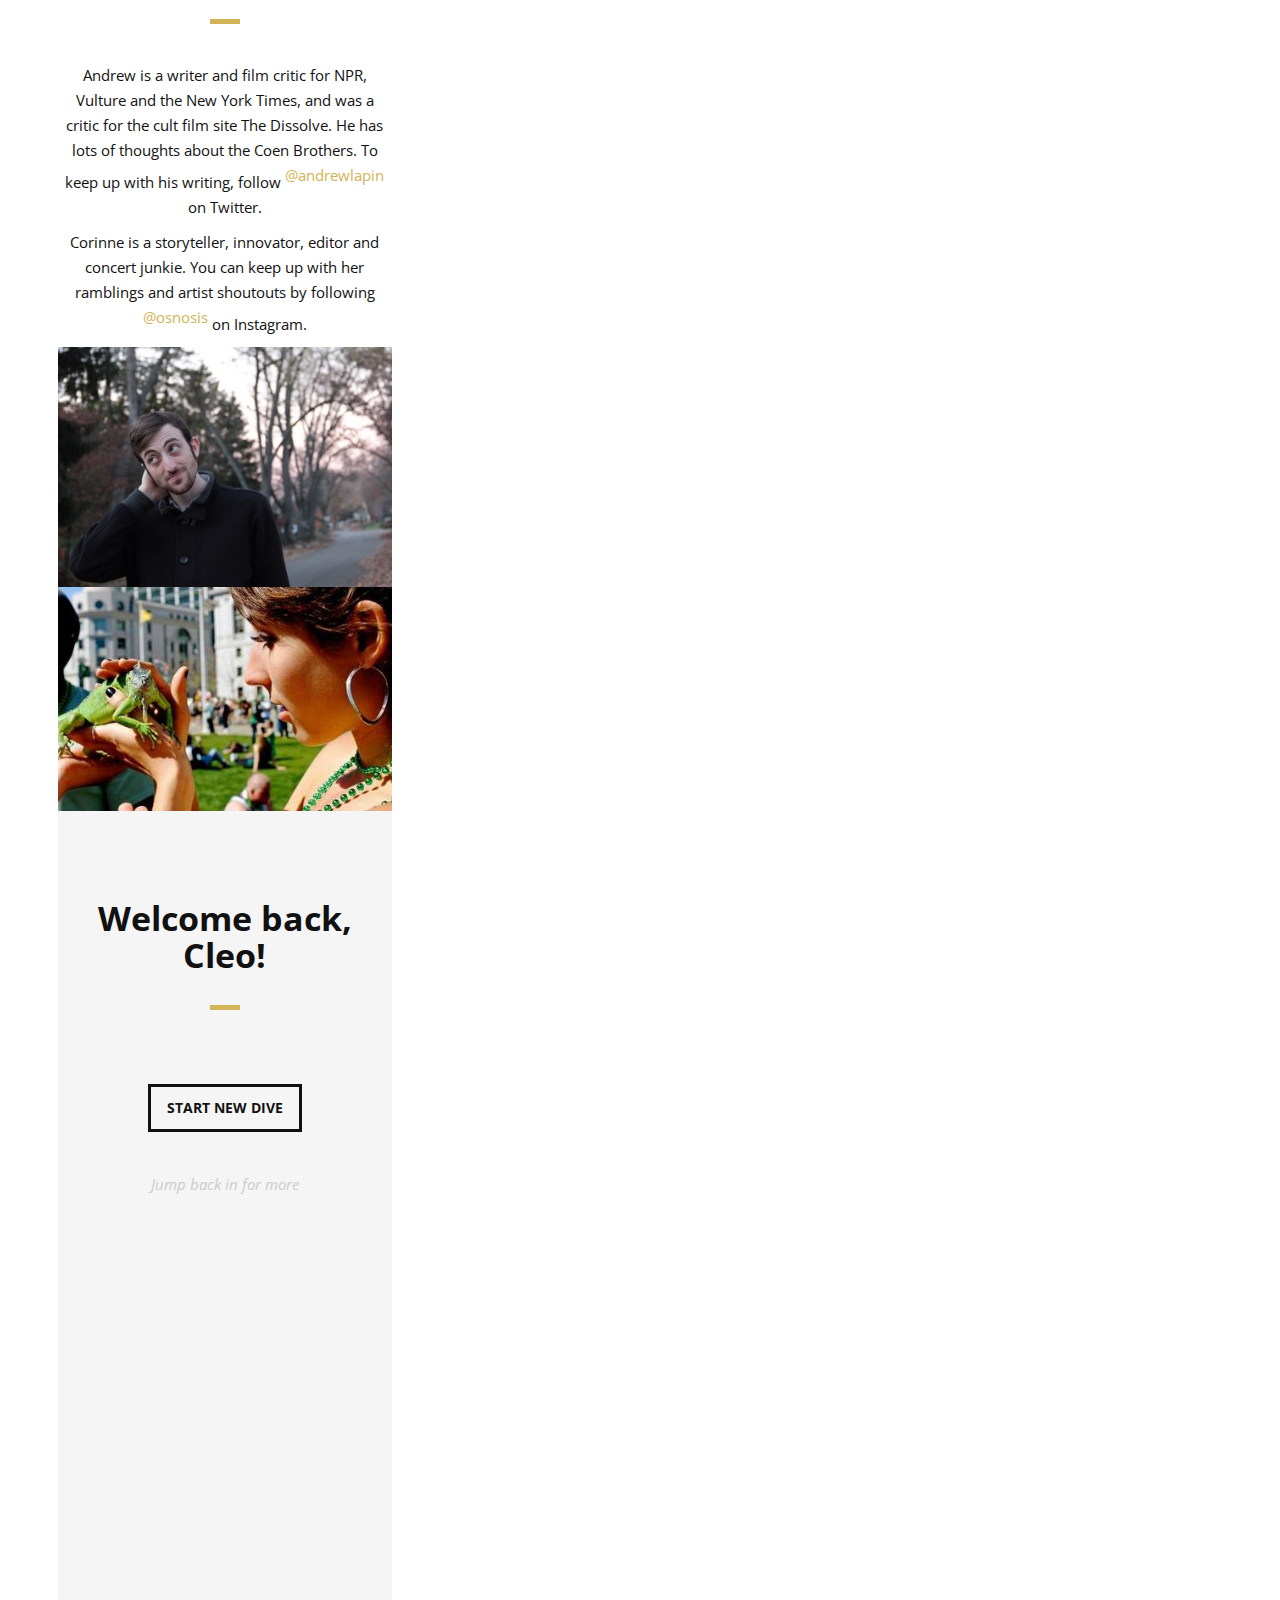
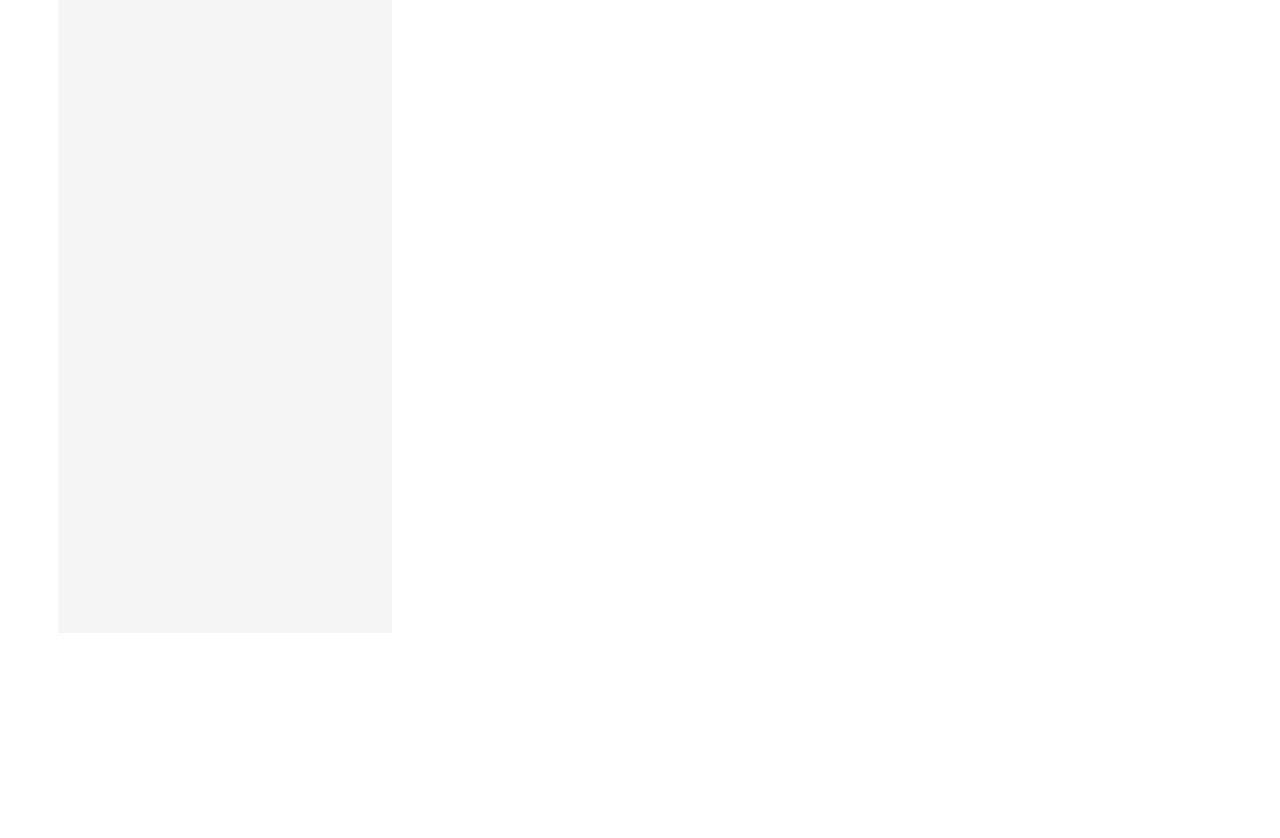
==== commit 8407d519: "new index update" ====
--- a/index.html
+++ b/index.html
@@ -152,6 +152,29 @@
     <!--Main Content Area-->
     <main id="content">
 
+                <!--What we're not--> 
+    <section id="about" class="introduction scrollto">
+            <div class="row clearfix">
+                <div class="col-3">
+                    <div class="section-heading">
+                        <h3>FIXING THE DISCOURSE</h3>
+                            <h2 class="section-title"></h2>
+
+                   <div class="col-1">
+                    <!--Quote about discourse-->
+                    <blockquote class="testimonial text-left bigtest">
+                        <q>It's so easy for the discussion surrounding a phenomenon to usurp the phenomenon itself. It's worse, of course, with comment sections on websites and blogs, particularly anonymous comments, or the incessant chatter and opinions on social media...The discourse builds its own body, and it's <b>usually a monster</b>.</q>
+                        <footer>Carrie Brownstein, Author and Musician </footer>
+                    </blockquote>
+
+                    <!--Carrie photo-->
+        <aside id="gallery" class="row text-center scrollto clearfix" data-featherlight-gallery
+                 data-featherlight-filter="a">
+                <a href="images/gallery-images/carrie.jpg" data-featherlight="image" class="col-2 wow fadeIn"
+                    data-wow-delay="0.7s"><img src="images/gallery-images/carrie.jpg" alt="Landing Page"/></a>
+
+        <!--End of What we're not--> 
+
         <!--Introduction-->
         <section id="about" class="introduction scrollto">
 
@@ -199,7 +222,6 @@
 
         </section>
         <!--End of Introduction-->
-
 
         <!--Gallery-->
         <aside id="gallery" class="row text-center scrollto clearfix" data-featherlight-gallery
@@ -228,7 +250,7 @@
                     <!--Quote about culture-->
                     <blockquote class="testimonial text-right bigtest">
                         <q>Art is an effort to create, beside the real world, a more humane world.</q>
-                        <footer>— Andre Maurois, French Author</footer>
+                        <footer>Andre Maurois, French Author</footer>
                     </blockquote>
                     <!-- End of Testimonial-->
 
@@ -243,7 +265,7 @@
                     </div>
                     <p>Andrew is a writer and film critic for NPR, Vulture and the New York Times, and was a critic for the cult film site The Dissolve. He has lots of thoughts about the Coen Brothers. To keep up with his writing, follow <a href="https://twitter.com/andrewlapin?lang=en">@andrewlapin</a> on Twitter.
                     </p>
-                    <p>Corinne is a storyteller, innovator, editor and concert junkie. You can keep up with her random ramblings and song shoutouts by following <a href="https://www.instagram.com/osnosis">@osnosis</a> on Instagram. 
+                    <p>Corinne is a storyteller, innovator, editor and concert junkie. You can keep up with her ramblings and artist shoutouts by following <a href="https://www.instagram.com/osnosis">@osnosis</a> on Instagram. 
                     </p>
                 </div>
                 <!--End Content Right Side-->
